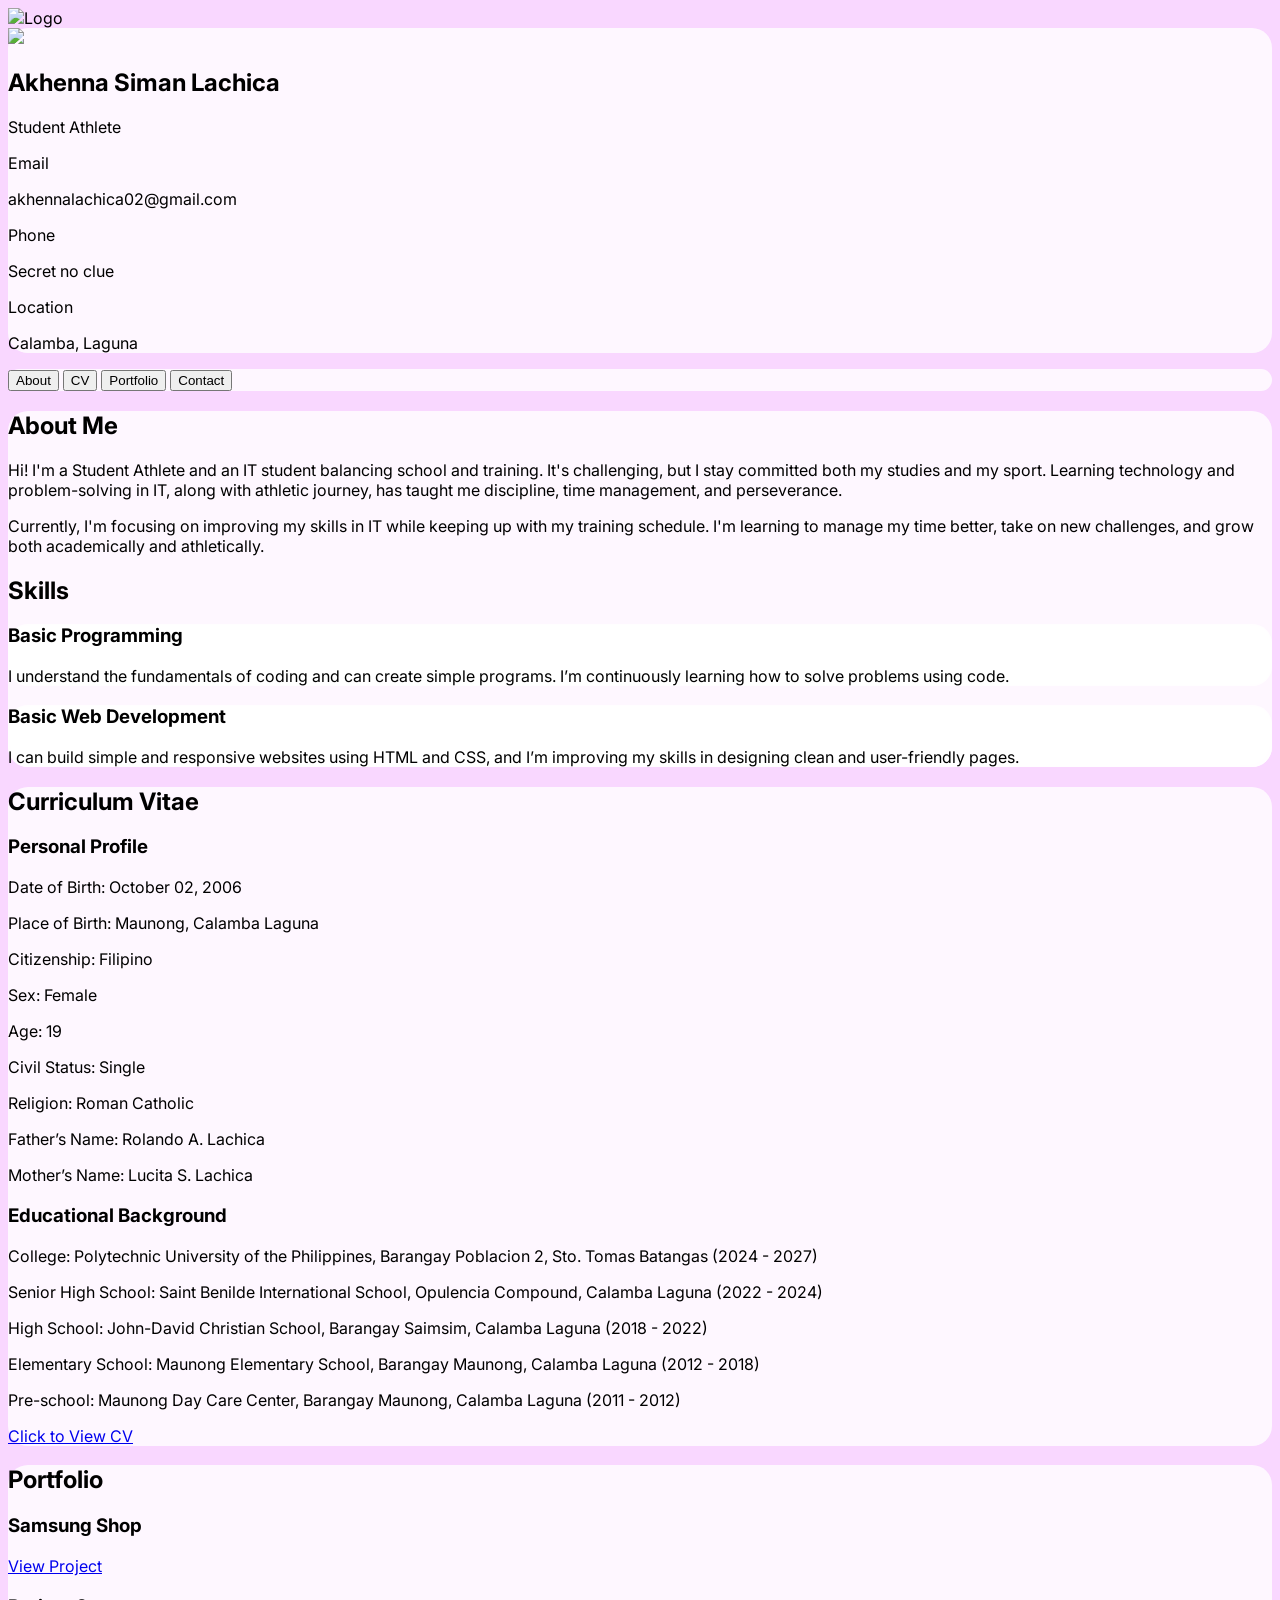
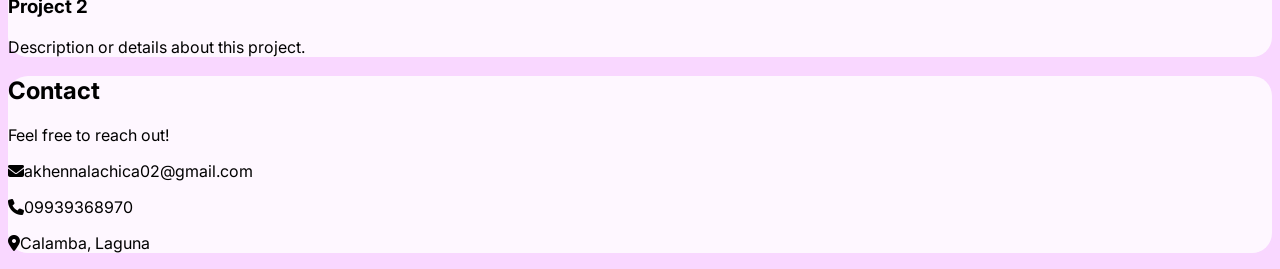
==== index.html @ a93c58b0 "logo" ====
<!DOCTYPE html>
<html lang="en">

<head>
    <meta charset="UTF-8" />
    <meta name="viewport" content="width=device-width, initial-scale=1.0" />
    <title>My Portfolio</title>
    <img src="https://i.pinimg.com/originals/93/6b/c3/936bc3582eff12370248ec3e56c3e5f2.png" class="logo" alt="Logo">

    <script src="https://cdn.tailwindcss.com"></script>
    <link rel="stylesheet" href="https://fonts.googleapis.com/css2?family=Inter:wght@400;600;700&display=swap">
    <link rel="stylesheet" href="https://cdnjs.cloudflare.com/ajax/libs/font-awesome/6.5.1/css/all.min.css" />

    <style>
        body {
            background-color: #f9d7ff;
            font-family: 'Inter', sans-serif;
        }

        .glass-card {
            background: rgba(255, 255, 255, 0.8);
            backdrop-filter: blur(10px);
            border-radius: 20px;
        }

        body,
        .glass-card,
        .section,
        p,
        h1,
        h2,
        h3 {
            word-break: break-word;
        }

        @media (max-width: 640px) {

            h1,
            h2,
            h3 {
                font-size: 1rem;
            }

            p {
                font-size: 0.875rem;
            }

            .glass-card {
                padding: 1rem;
            }

            .nav-btn {
                font-size: 0.875rem;
                margin-bottom: 0.25rem;
            }

            nav {
                flex-wrap: wrap;
            }
        }
    </style>
</head>

<body class="p-4 md:p-10">

    <div class="max-w-6xl mx-auto grid grid-cols-1 md:grid-cols-12 gap-6">

        <aside class="md:col-span-4 lg:col-span-3">
            <div class="glass-card p-8 text-center shadow-lg md:sticky md:top-10">
                <img src="https://i.pinimg.com/140x140_RS/37/31/ef/3731efbfe7637263c6f47a6a7c7d80ce.jpg"
                    class="w-32 h-32 rounded-3xl mx-auto mb-4 border-4 border-white shadow-sm">

                <h1 class="text-xl font-bold text-purple-800">Akhenna Siman Lachica</h1>

                <p
                    class="bg-gray-100 text-purple-600 text-xs py-1 px-3 rounded-full inline-block mt-2 uppercase tracking-widest font-semibold">
                    Student Athlete
                </p>

                <div class="mt-8 text-left space-y-8 text-sm">
                    <div>
                        <p class="text-gray-400 uppercase text-[10px] font-bold">Email</p>
                        <p class="text-gray-700">akhennalachica02@gmail.com</p>
                    </div>
                    <div>
                        <p class="text-gray-400 uppercase text-[10px] font-bold">Phone</p>
                        <p class="text-gray-700">Secret no clue</p>
                    </div>
                    <div>
                        <p class="text-gray-400 uppercase text-[10px] font-bold">Location</p>
                        <p class="text-gray-700">Calamba, Laguna</p>
                    </div>
                </div>
            </div>
        </aside>

        <main class="md:col-span-8 lg:col-span-9 space-y-6">

            <nav class="glass-card p-4 shadow-sm flex justify-end space-x-6 text-sm font-medium text-gray-600">
                <button onclick="showSection('about')" class="nav-btn text-purple-600">About</button>
                <button onclick="showSection('cv')" class="nav-btn hover:text-purple-500">CV</button>
                <button onclick="showSection('portfolio')" class="nav-btn hover:text-purple-500">Portfolio</button>
                <button onclick="showSection('contact')" class="nav-btn hover:text-purple-500">Contact</button>
            </nav>

            <section id="about" class="section">
                <div class="glass-card p-8 shadow-md space-y-6">
                    <h2 class="text-2xl font-bold text-purple-800 mb-4">About Me</h2>
                    <p class="text-gray-600 leading-relaxed mb-4">
                        Hi! I'm a Student Athlete and an IT student balancing school and training.
                        It's challenging, but I stay committed both my studies and my sport.
                        Learning technology and problem-solving in IT, along with athletic journey, has taught me
                        discipline, time management, and perseverance.
                    </p>
                    <p class="text-gray-600 leading-relaxed">
                        Currently, I'm focusing on improving my skills in IT while keeping up with my training schedule.
                        I'm learning to manage my time better, take on new challenges, and grow both academically and
                        athletically.
                    </p>

                    <h2 class="text-2xl font-bold text-purple-800 mb-4">Skills</h2>
                    <div class="grid grid-cols-1 md:grid-cols-2 gap-4 mt-4">
                        <div class="glass-card p-4 shadow-md break-words">
                            <h3 class="text-lg font-bold text-gray-800 mb-2">Basic Programming</h3>
                            <p class="text-sm text-gray-600">
                                I understand the fundamentals of coding and can create simple programs.
                                I’m continuously learning how to solve problems using code.
                            </p>
                        </div>

                        <div class="glass-card p-4 shadow-md break-words">
                            <h3 class="text-lg font-bold text-gray-800 mb-2">Basic Web Development</h3>
                            <p class="text-sm text-gray-600">
                                I can build simple and responsive websites using HTML and CSS,
                                and I’m improving my skills in designing clean and user-friendly pages.
                            </p>
                        </div>
                    </div>
                </div>
            </section>

            <section id="cv" class="section hidden">
                <div class="glass-card p-8 shadow-md space-y-6">
                    <h2 class="text-2xl font-bold text-purple-800 mb-4">Curriculum Vitae</h2>

                    <h3 class="text-xl font-semibold text-purple-800 mb-2">Personal Profile</h3>
                    <div class="text-sm text-gray-700 space-y-2">
                        <p><span class="font-bold">Date of Birth:</span> October 02, 2006</p>
                        <p><span class="font-bold">Place of Birth:</span> Maunong, Calamba Laguna</p>
                        <p><span class="font-bold">Citizenship:</span> Filipino</p>
                        <p><span class="font-bold">Sex:</span> Female</p>
                        <p><span class="font-bold">Age:</span> 19</p>
                        <p><span class="font-bold">Civil Status:</span> Single</p>
                        <p><span class="font-bold">Religion:</span> Roman Catholic</p>
                        <p><span class="font-bold">Father’s Name:</span> Rolando A. Lachica</p>
                        <p><span class="font-bold">Mother’s Name:</span> Lucita S. Lachica</p>
                    </div>

                    <h3 class="text-xl font-semibold text-purple-800 mt-4 mb-2">Educational Background</h3>
                    <div class="text-sm text-gray-700 space-y-2">
                        <p><span class="font-bold">College:</span> Polytechnic University of the Philippines, Barangay
                            Poblacion 2, Sto. Tomas Batangas (2024 - 2027)</p>
                        <p><span class="font-bold">Senior High School:</span> Saint Benilde International School,
                            Opulencia Compound, Calamba Laguna (2022 - 2024)</p>
                        <p><span class="font-bold">High School:</span> John-David Christian School, Barangay Saimsim,
                            Calamba Laguna (2018 - 2022)</p>
                        <p><span class="font-bold">Elementary School:</span> Maunong Elementary School, Barangay
                            Maunong, Calamba Laguna (2012 - 2018)</p>
                        <p><span class="font-bold">Pre-school:</span> Maunong Day Care Center, Barangay Maunong, Calamba
                            Laguna (2011 - 2012)</p>
                    </div>

                    <div class="mt-6">
                        <a href="https://i.pinimg.com/1200x/d5/de/e9/d5dee9c6eb655ec7509c56b89a5da5fc.jpg"
                            target="_blank"
                            class="inline-block bg-purple-600 text-white font-semibold px-6 py-2 rounded-lg shadow hover:bg-blue-500 transition">
                            Click to View CV
                        </a>
                    </div>
                </div>
            </section>

            <section id="portfolio" class="section hidden">
                <div class="glass-card p-8 shadow-md">
                    <h2 class="text-2xl font-bold text-purple-800 mb-6">Portfolio</h2>
                    <div class="grid grid-cols-1 md:grid-cols-2 gap-6">

                        <div class="border border-gray-200 rounded-xl p-6 bg-white flex flex-col justify-between">
                            <h3 class="font-semibold text-lg mb-3">Samsung Shop</h3>
                            <a href="A02/index.html"
                                class="self-start mt-auto px-4 py-2 bg-purple-600 hover:bg-purple-700 text-white rounded">View
                                Project</a>
                        </div>

                        <div class="border border-gray-200 rounded-xl p-6 bg-white flex flex-col justify-between">
                            <h3 class="font-semibold text-lg mb-3">Project 2</h3>
                            <p class="text-sm text-gray-600 mt-auto">Description or details about this project.</p>
                        </div>

                    </div>
                </div>
            </section>

            <section id="contact" class="section hidden">
                <div class="glass-card p-8 shadow-md">
                    <h2 class="text-2xl font-bold text-purple-800 mb-4">Contact</h2>
                    <p class="text-gray-600 mb-4">Feel free to reach out!</p>
                    <div class="space-y-2 text-gray-700 text-sm">
                        <p><i class="fa-solid fa-envelope mr-2"></i>akhennalachica02@gmail.com</p>
                        <p><i class="fa-solid fa-phone mr-2"></i>09939368970</p>
                        <p><i class="fa-solid fa-location-dot mr-2"></i>Calamba, Laguna</p>
                    </div>
                </div>
            </section>

        </main>
    </div>

    <script>
        function showSection(sectionId) {
            const sections = document.querySelectorAll('.section');
            sections.forEach(sec => sec.classList.add('hidden'));
            document.getElementById(sectionId).classList.remove('hidden');

            const buttons = document.querySelectorAll('.nav-btn');
            buttons.forEach(btn => btn.classList.remove('text-blue-600'));
            event.target.classList.add('text-blue-600');
        }
    </script>

</body>

</html>
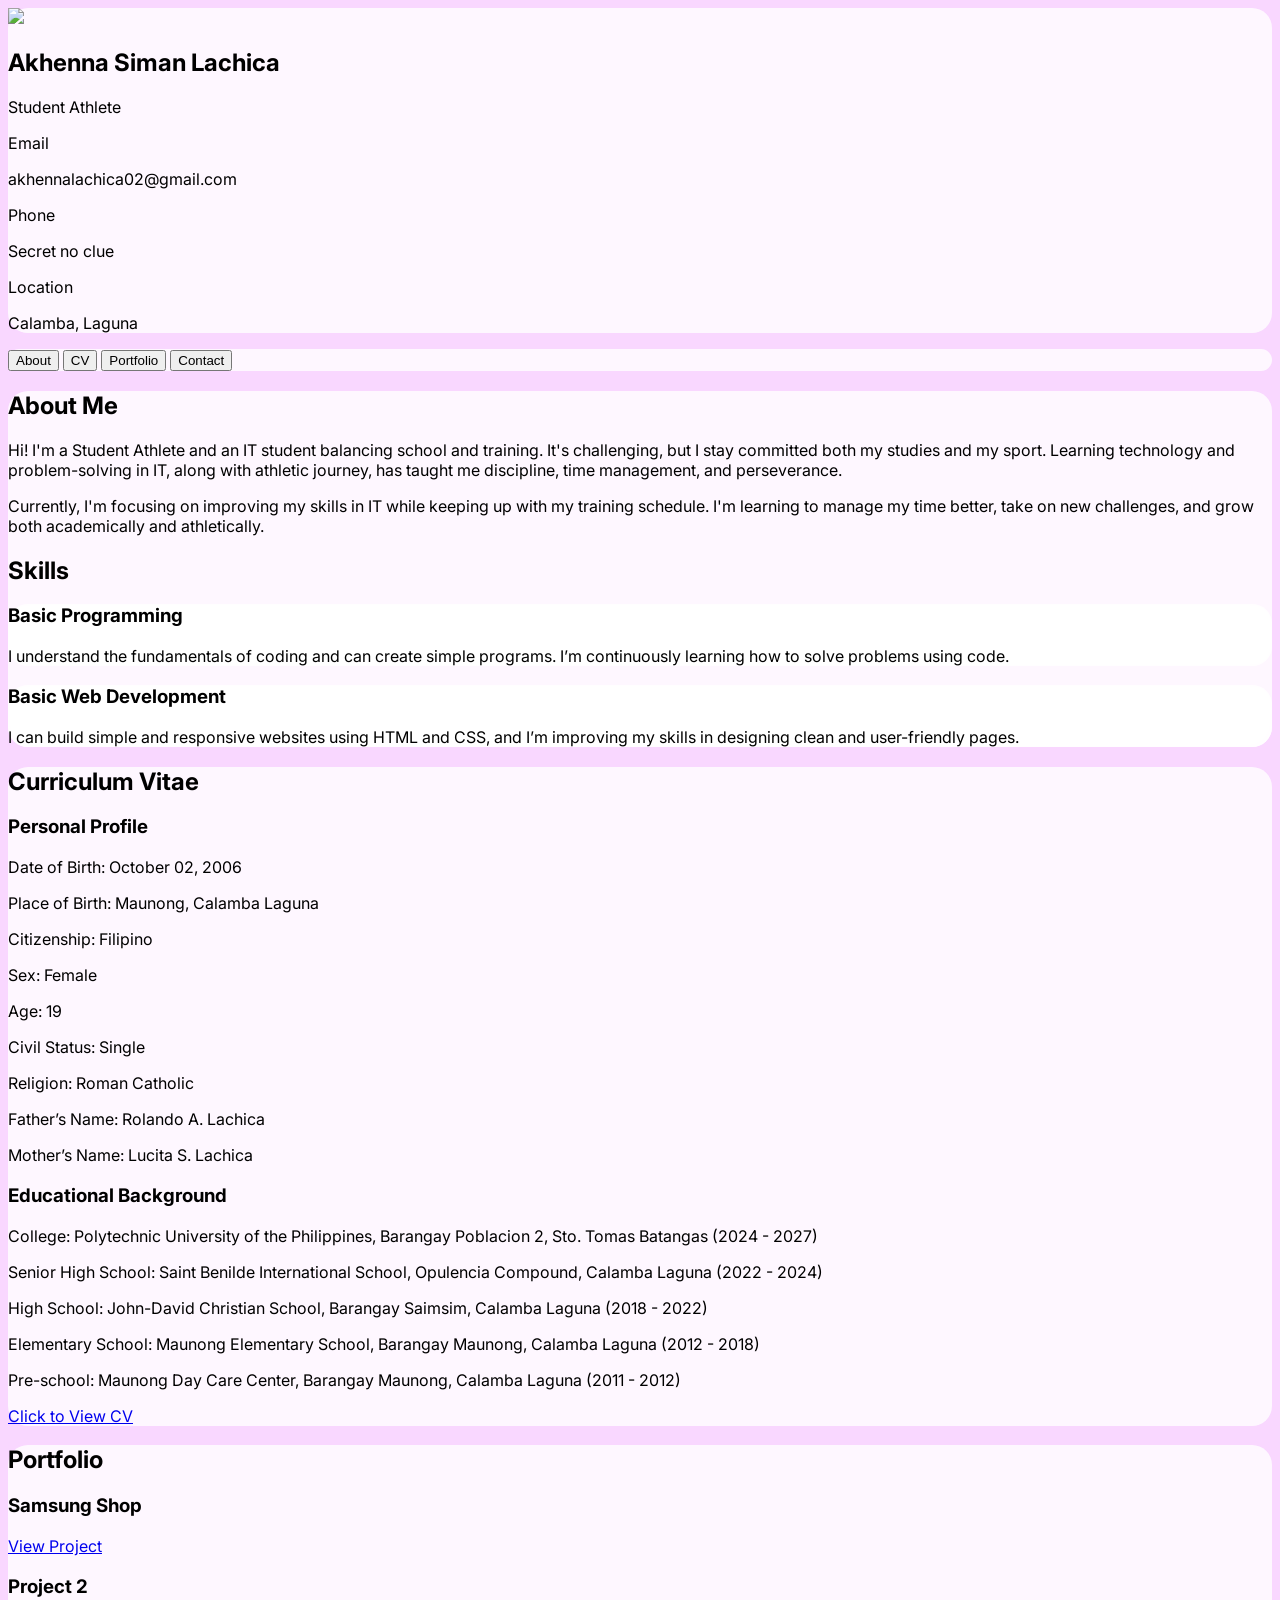
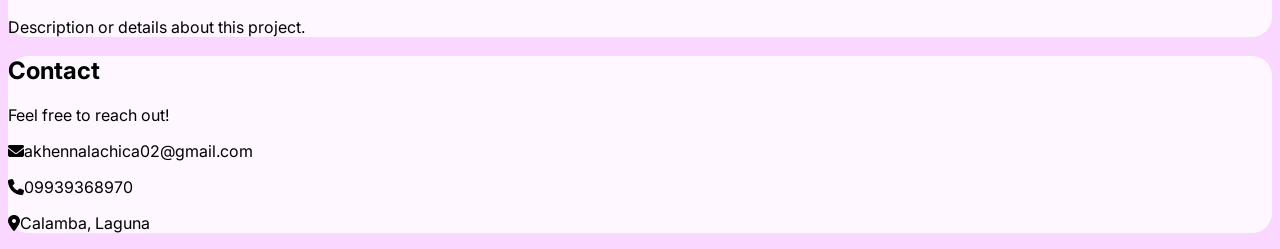
==== commit e43524eb: "change" ====
--- a/index.html
+++ b/index.html
@@ -5,7 +5,6 @@
     <meta charset="UTF-8" />
     <meta name="viewport" content="width=device-width, initial-scale=1.0" />
     <title>My Portfolio</title>
-    <img src="https://i.pinimg.com/originals/93/6b/c3/936bc3582eff12370248ec3e56c3e5f2.png" class="logo" alt="Logo">
 
     <script src="https://cdn.tailwindcss.com"></script>
     <link rel="stylesheet" href="https://fonts.googleapis.com/css2?family=Inter:wght@400;600;700&display=swap">
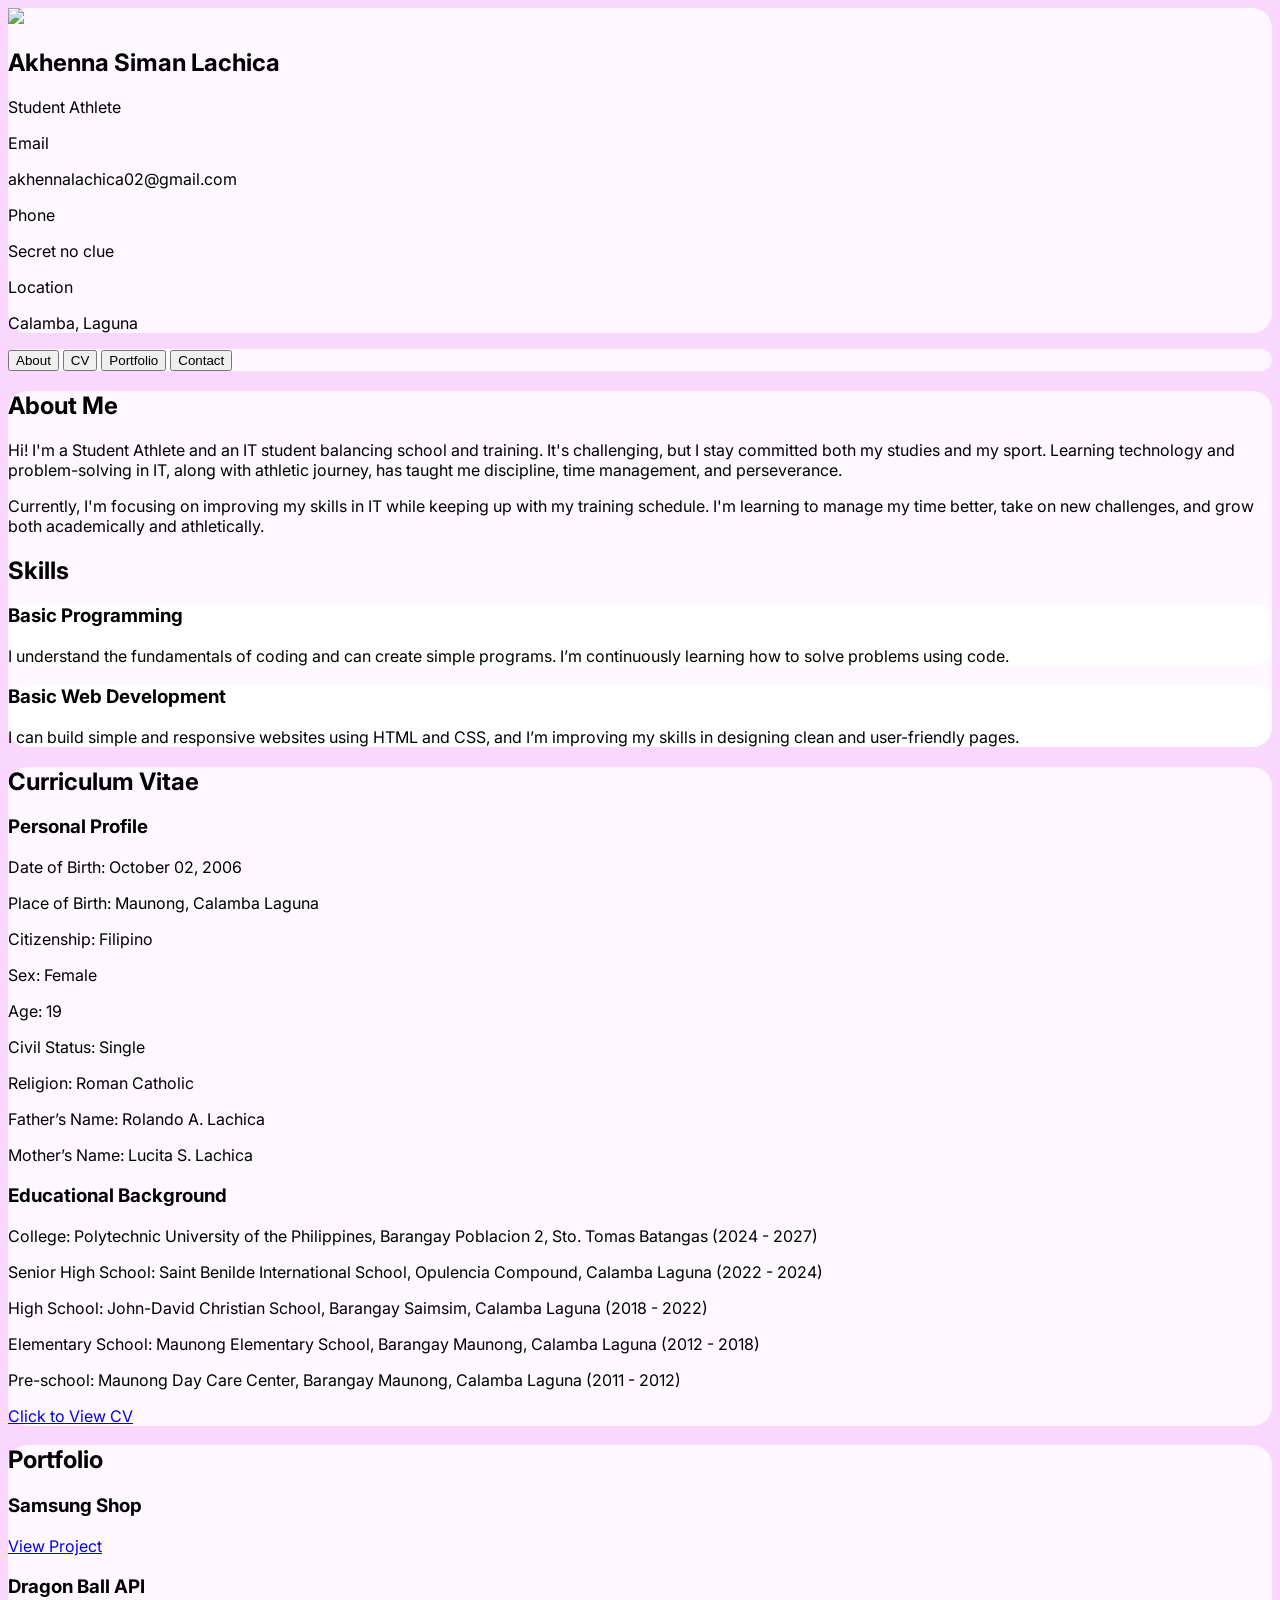
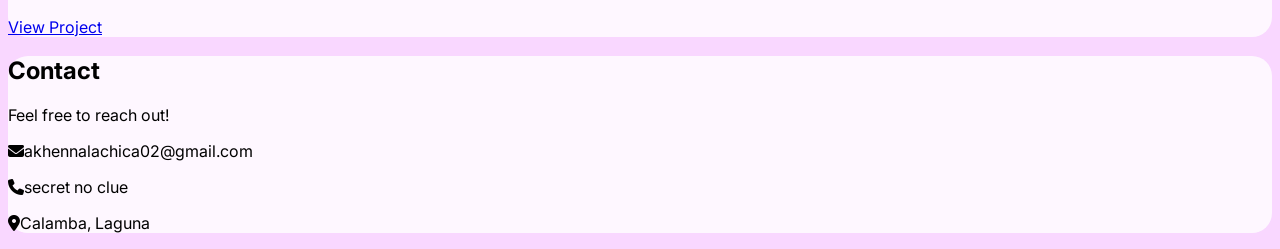
==== commit 272b82ef: "update web" ====
--- a/index.html
+++ b/index.html
@@ -5,6 +5,7 @@
     <meta charset="UTF-8" />
     <meta name="viewport" content="width=device-width, initial-scale=1.0" />
     <title>My Portfolio</title>
+    <link rel="icon" type="image/png" href="https://i.pinimg.com/originals/3b/f1/97/3bf197d2c0e59325aacf38d6d980df6f.png">
 
     <script src="https://cdn.tailwindcss.com"></script>
     <link rel="stylesheet" href="https://fonts.googleapis.com/css2?family=Inter:wght@400;600;700&display=swap">
@@ -192,8 +193,10 @@
                         </div>
 
                         <div class="border border-gray-200 rounded-xl p-6 bg-white flex flex-col justify-between">
-                            <h3 class="font-semibold text-lg mb-3">Project 2</h3>
-                            <p class="text-sm text-gray-600 mt-auto">Description or details about this project.</p>
+                            <h3 class="font-semibold text-lg mb-3">Dragon Ball API</h3>
+                           <a href="Midterms/index.html"
+                                class="self-start mt-auto px-4 py-2 bg-purple-600 hover:bg-purple-700 text-white rounded">View
+                                Project</a>
                         </div>
 
                     </div>
@@ -206,7 +209,7 @@
                     <p class="text-gray-600 mb-4">Feel free to reach out!</p>
                     <div class="space-y-2 text-gray-700 text-sm">
                         <p><i class="fa-solid fa-envelope mr-2"></i>akhennalachica02@gmail.com</p>
-                        <p><i class="fa-solid fa-phone mr-2"></i>09939368970</p>
+                        <p><i class="fa-solid fa-phone mr-2"></i>secret no clue</p>
                         <p><i class="fa-solid fa-location-dot mr-2"></i>Calamba, Laguna</p>
                     </div>
                 </div>
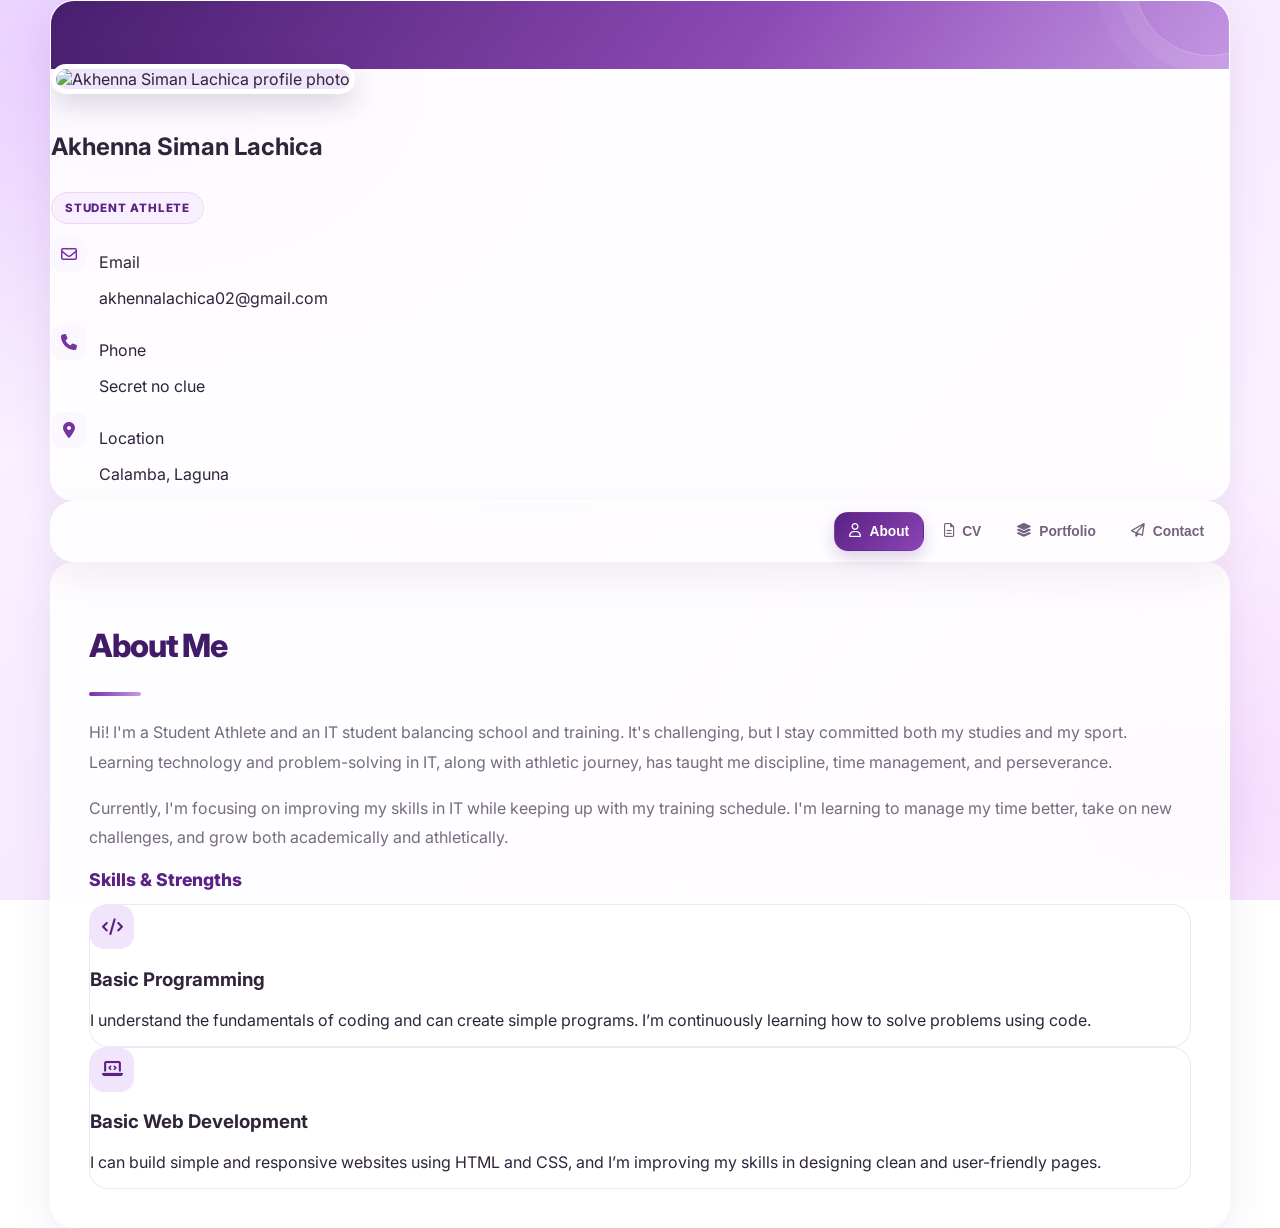
==== commit 81d05215: "update the portfolio" ====
--- a/index.html
+++ b/index.html
@@ -12,50 +12,356 @@
     <link rel="stylesheet" href="https://cdnjs.cloudflare.com/ajax/libs/font-awesome/6.5.1/css/all.min.css" />
 
     <style>
+        :root {
+            --purple-950: #2e124d;
+            --purple-900: #421b68;
+            --purple-800: #5b2184;
+            --purple-700: #7432a2;
+            --purple-600: #8b45b5;
+            --purple-500: #a56acb;
+            --purple-100: #f1e5fb;
+            --purple-50: #fbf7ff;
+            --ink: #30243b;
+            --muted: #766b80;
+            --surface: rgba(255, 255, 255, 0.88);
+            --border: rgba(118, 70, 153, 0.13);
+        }
+
+        * { box-sizing: border-box; }
+
+        html { scroll-behavior: smooth; }
+
         body {
-            background-color: #f9d7ff;
+            margin: 0;
+            min-height: 100vh;
+            color: var(--ink);
             font-family: 'Inter', sans-serif;
+            background:
+                radial-gradient(ellipse at 8% 5%, rgba(222, 181, 255, .65), transparent 34%),
+                radial-gradient(ellipse at 94% 90%, rgba(238, 197, 255, .55), transparent 32%),
+                linear-gradient(135deg, #fbf7ff 0%, #f5e8ff 48%, #fff8ff 100%);
+            background-attachment: fixed;
+        }
+
+        button, a { -webkit-tap-highlight-color: transparent; }
+
+        a { overflow-wrap: anywhere; }
+
+        .portfolio-layout {
+            width: min(1180px, 100%);
+            margin-inline: auto;
+            align-items: start;
         }
 
         .glass-card {
-            background: rgba(255, 255, 255, 0.8);
-            backdrop-filter: blur(10px);
-            border-radius: 20px;
-        }
-
-        body,
-        .glass-card,
-        .section,
-        p,
-        h1,
-        h2,
-        h3 {
-            word-break: break-word;
+            background: var(--surface);
+            border: 1px solid rgba(255, 255, 255, .85);
+            border-radius: 24px;
+            box-shadow: 0 14px 40px rgba(72, 29, 101, .08);
+            backdrop-filter: blur(16px);
+            -webkit-backdrop-filter: blur(16px);
+        }
+
+        .profile-card {
+            position: sticky;
+            top: 24px;
+            overflow: hidden;
+        }
+
+        .profile-banner {
+            height: 100px;
+            margin: -2rem -2rem 0;
+            background: linear-gradient(125deg, var(--purple-900), #8d4ab5 60%, #c69be5);
+            position: relative;
+        }
+
+        .profile-banner::after {
+            content: "";
+            position: absolute;
+            width: 150px;
+            height: 150px;
+            border: 1px solid rgba(255,255,255,.25);
+            border-radius: 50%;
+            right: -25px;
+            top: -65px;
+            box-shadow: 0 0 0 18px rgba(255,255,255,.06), 0 0 0 38px rgba(255,255,255,.04);
+        }
+
+        .profile-photo {
+            width: 124px;
+            height: 124px;
+            object-fit: cover;
+            border: 5px solid white;
+            border-radius: 28px;
+            box-shadow: 0 10px 28px rgba(54, 20, 78, .18);
+            margin: -62px auto 18px;
+            position: relative;
+            z-index: 1;
+            background: var(--purple-100);
+        }
+
+        .eyebrow {
+            color: var(--purple-700);
+            font-size: .72rem;
+            font-weight: 800;
+            letter-spacing: .13em;
+            text-transform: uppercase;
+        }
+
+        .role-pill {
+            display: inline-flex;
+            align-items: center;
+            gap: 8px;
+            padding: 8px 13px;
+            border: 1px solid #ead8f7;
+            border-radius: 999px;
+            background: #f8efff;
+            color: var(--purple-800);
+            font-size: .72rem;
+            font-weight: 800;
+            letter-spacing: .07em;
+            text-transform: uppercase;
+        }
+
+        .contact-detail {
+            display: flex;
+            gap: 12px;
+            align-items: flex-start;
+            min-width: 0;
+        }
+
+        .contact-icon {
+            display: grid;
+            place-items: center;
+            flex: 0 0 36px;
+            width: 36px;
+            height: 36px;
+            border-radius: 12px;
+            background: var(--purple-50);
+            color: var(--purple-700);
+        }
+
+        .contact-detail p { overflow-wrap: anywhere; }
+
+        .main-column { min-width: 0; }
+
+        .site-nav {
+            display: flex;
+            align-items: center;
+            justify-content: space-between;
+            gap: 8px;
+            padding: 10px;
+            position: sticky;
+            top: 16px;
+            z-index: 20;
+        }
+
+        .nav-brand {
+            display: flex;
+            align-items: center;
+            gap: 10px;
+            padding: 8px 12px;
+            color: var(--purple-900);
+            font-weight: 800;
+            white-space: nowrap;
+        }
+
+        .nav-brand-mark {
+            display: grid;
+            place-items: center;
+            width: 34px;
+            height: 34px;
+            border-radius: 11px;
+            color: white;
+            background: linear-gradient(135deg, var(--purple-800), var(--purple-500));
+            box-shadow: 0 5px 12px rgba(91, 33, 132, .2);
+        }
+
+        .nav-links {
+            display: flex;
+            align-items: center;
+            gap: 5px;
+            min-width: 0;
+        }
+
+        .nav-btn {
+            display: inline-flex;
+            justify-content: center;
+            align-items: center;
+            gap: 8px;
+            border: 1px solid transparent;
+            border-radius: 14px;
+            padding: 11px 14px;
+            background: transparent;
+            color: #71637c;
+            font-size: .86rem;
+            font-weight: 700;
+            cursor: pointer;
+            transition: color .2s ease, background .2s ease, transform .2s ease, box-shadow .2s ease;
+            white-space: nowrap;
+        }
+
+        .nav-btn:hover {
+            color: var(--purple-800);
+            background: #f7efff;
+            transform: translateY(-1px);
+        }
+
+        .nav-btn.active {
+            color: white;
+            background: linear-gradient(135deg, var(--purple-800), var(--purple-600));
+            box-shadow: 0 7px 16px rgba(91, 33, 132, .2);
+        }
+
+        .section { animation: sectionIn .32s ease both; }
+        .section[hidden] { display: none !important; }
+
+        @keyframes sectionIn {
+            from { opacity: 0; transform: translateY(7px); }
+            to { opacity: 1; transform: translateY(0); }
+        }
+
+        .section-panel { padding: clamp(20px, 4vw, 38px); }
+
+        .section-heading {
+            color: var(--purple-900);
+            font-size: clamp(1.55rem, 2.8vw, 2rem);
+            font-weight: 800;
+            letter-spacing: -.04em;
+            line-height: 1.2;
+        }
+
+        .heading-line {
+            width: 52px;
+            height: 4px;
+            border-radius: 999px;
+            background: linear-gradient(90deg, var(--purple-700), #c49ae6);
+            margin-top: 13px;
+            margin-bottom: 22px;
+        }
+
+        .skill-card, .project-card {
+            border: 1px solid var(--border);
+            border-radius: 19px;
+            background: rgba(255,255,255,.82);
+            transition: transform .22s ease, box-shadow .22s ease, border-color .22s ease;
+        }
+
+        .skill-card:hover, .project-card:hover {
+            transform: translateY(-4px);
+            border-color: rgba(139, 69, 181, .3);
+            box-shadow: 0 13px 28px rgba(72, 29, 101, .09);
+        }
+
+        .skill-icon, .project-icon {
+            display: grid;
+            place-items: center;
+            width: 44px;
+            height: 44px;
+            border-radius: 14px;
+            color: var(--purple-800);
+            background: var(--purple-100);
+            font-size: 1.05rem;
+        }
+
+        .subheading {
+            color: var(--purple-800);
+            font-weight: 800;
+            font-size: 1.1rem;
+        }
+
+        .profile-row {
+            display: grid;
+            grid-template-columns: minmax(130px, .7fr) minmax(0, 1.3fr);
+            gap: 12px;
+            padding: 11px 0;
+            border-bottom: 1px solid #f0e8f6;
+            font-size: .9rem;
+        }
+
+        .profile-row:last-child { border-bottom: 0; }
+        .profile-row strong { color: #5c4d68; }
+        .profile-row span { color: #776b81; overflow-wrap: anywhere; }
+
+        .primary-link {
+            display: inline-flex;
+            justify-content: center;
+            align-items: center;
+            gap: 9px;
+            padding: 12px 17px;
+            border-radius: 13px;
+            color: white;
+            font-weight: 700;
+            font-size: .88rem;
+            background: linear-gradient(135deg, var(--purple-800), var(--purple-600));
+            box-shadow: 0 7px 16px rgba(91, 33, 132, .18);
+            transition: transform .2s ease, box-shadow .2s ease;
+        }
+
+        .primary-link:hover {
+            color: white;
+            transform: translateY(-2px);
+            box-shadow: 0 10px 22px rgba(91, 33, 132, .25);
+        }
+
+        .muted-copy { color: var(--muted); line-height: 1.85; }
+        .footer-note { color: #9586a1; font-size: .75rem; text-align: center; padding: 8px 0 2px; }
+
+        @media (max-width: 900px) {
+            .portfolio-layout { gap: 20px; }
+            .profile-card { position: static; }
+            .site-nav { position: static; }
+            .nav-brand { padding-inline: 8px; }
+            .nav-btn { padding: 10px 11px; }
         }
 
         @media (max-width: 640px) {
-
-            h1,
-            h2,
-            h3 {
-                font-size: 1rem;
+            body { background-attachment: scroll; }
+            .portfolio-layout { gap: 16px; }
+            .profile-card { padding: 24px !important; }
+            .profile-banner { margin: -24px -24px 0; height: 86px; }
+            .profile-photo { width: 108px; height: 108px; margin-top: -54px; border-radius: 25px; }
+            .site-nav {
+                display: block;
+                padding: 12px;
+                border-radius: 20px;
             }
-
-            p {
-                font-size: 0.875rem;
+            .nav-brand { justify-content: center; padding: 4px 4px 12px; }
+            .nav-links {
+                display: grid;
+                grid-template-columns: repeat(4, minmax(0, 1fr));
+                gap: 6px;
+                width: 100%;
             }
-
-            .glass-card {
-                padding: 1rem;
+            .nav-btn {
+                flex-direction: column;
+                gap: 5px;
+                padding: 10px 3px;
+                border-radius: 13px;
+                font-size: .69rem;
+                white-space: normal;
             }
-
-            .nav-btn {
-                font-size: 0.875rem;
-                margin-bottom: 0.25rem;
-            }
-
-            nav {
-                flex-wrap: wrap;
+            .nav-btn i { font-size: 1rem; }
+            .section-panel { padding: 22px !important; }
+            .section-heading { font-size: 1.55rem; }
+            .profile-row { grid-template-columns: 1fr; gap: 4px; }
+            .contact-detail { gap: 10px; }
+            .contact-icon { flex-basis: 32px; width: 32px; height: 32px; }
+            .primary-link { width: 100%; }
+        }
+
+        @media (max-width: 360px) {
+            body { padding: 12px !important; }
+            .nav-btn { font-size: .62rem; }
+            .nav-btn i { font-size: .9rem; }
+            .section-panel { padding: 17px !important; }
+        }
+
+        @media (prefers-reduced-motion: reduce) {
+            *, *::before, *::after {
+                scroll-behavior: auto !important;
+                animation-duration: .01ms !important;
+                transition-duration: .01ms !important;
             }
         }
     </style>
@@ -63,64 +369,89 @@
 
 <body class="p-4 md:p-10">
 
-    <div class="max-w-6xl mx-auto grid grid-cols-1 md:grid-cols-12 gap-6">
+    <div class="portfolio-layout max-w-6xl mx-auto grid grid-cols-1 md:grid-cols-12 gap-6">
 
         <aside class="md:col-span-4 lg:col-span-3">
-            <div class="glass-card p-8 text-center shadow-lg md:sticky md:top-10">
+            <div class="glass-card profile-card p-8 text-center">
+                <div class="profile-banner" aria-hidden="true"></div>
                 <img src="https://i.pinimg.com/140x140_RS/37/31/ef/3731efbfe7637263c6f47a6a7c7d80ce.jpg"
-                    class="w-32 h-32 rounded-3xl mx-auto mb-4 border-4 border-white shadow-sm">
-
-                <h1 class="text-xl font-bold text-purple-800">Akhenna Siman Lachica</h1>
+                    alt="Akhenna Siman Lachica profile photo" class="profile-photo">
+
+                <h1 class="text-xl md:text-2xl font-bold text-purple-900 leading-tight">Akhenna Siman Lachica</h1>
 
                 <p
-                    class="bg-gray-100 text-purple-600 text-xs py-1 px-3 rounded-full inline-block mt-2 uppercase tracking-widest font-semibold">
+                    class="role-pill mt-3">
                     Student Athlete
                 </p>
 
-                <div class="mt-8 text-left space-y-8 text-sm">
-                    <div>
-                        <p class="text-gray-400 uppercase text-[10px] font-bold">Email</p>
-                        <p class="text-gray-700">akhennalachica02@gmail.com</p>
-                    </div>
-                    <div>
-                        <p class="text-gray-400 uppercase text-[10px] font-bold">Phone</p>
-                        <p class="text-gray-700">Secret no clue</p>
-                    </div>
-                    <div>
-                        <p class="text-gray-400 uppercase text-[10px] font-bold">Location</p>
-                        <p class="text-gray-700">Calamba, Laguna</p>
+                <div class="mt-8 text-left space-y-5 text-sm">
+                    <div class="contact-detail">
+                        <span class="contact-icon"><i class="fa-regular fa-envelope"></i></span>
+                        <div class="min-w-0">
+                            <p class="text-gray-400 uppercase text-[10px] font-bold mb-1">Email</p>
+                            <p class="text-gray-700">akhennalachica02@gmail.com</p>
+                        </div>
+                    </div>
+                    <div class="contact-detail">
+                        <span class="contact-icon"><i class="fa-solid fa-phone"></i></span>
+                        <div class="min-w-0">
+                            <p class="text-gray-400 uppercase text-[10px] font-bold mb-1">Phone</p>
+                            <p class="text-gray-700">Secret no clue</p>
+                        </div>
+                    </div>
+                    <div class="contact-detail">
+                        <span class="contact-icon"><i class="fa-solid fa-location-dot"></i></span>
+                        <div class="min-w-0">
+                            <p class="text-gray-400 uppercase text-[10px] font-bold mb-1">Location</p>
+                            <p class="text-gray-700">Calamba, Laguna</p>
+                        </div>
                     </div>
                 </div>
             </div>
         </aside>
 
-        <main class="md:col-span-8 lg:col-span-9 space-y-6">
-
-            <nav class="glass-card p-4 shadow-sm flex justify-end space-x-6 text-sm font-medium text-gray-600">
-                <button onclick="showSection('about')" class="nav-btn text-purple-600">About</button>
-                <button onclick="showSection('cv')" class="nav-btn hover:text-purple-500">CV</button>
-                <button onclick="showSection('portfolio')" class="nav-btn hover:text-purple-500">Portfolio</button>
-                <button onclick="showSection('contact')" class="nav-btn hover:text-purple-500">Contact</button>
+        <main class="main-column md:col-span-8 lg:col-span-9 space-y-6">
+
+            <nav class="glass-card site-nav" aria-label="Main navigation">
+                <div class="nav-brand">
+            
+                </div>
+                <div class="nav-links">
+                    <button type="button" onclick="showSection('about', this)" class="nav-btn active" aria-current="page">
+                        <i class="fa-regular fa-user"></i><span>About</span>
+                    </button>
+                    <button type="button" onclick="showSection('cv', this)" class="nav-btn">
+                        <i class="fa-regular fa-file-lines"></i><span>CV</span>
+                    </button>
+                    <button type="button" onclick="showSection('portfolio', this)" class="nav-btn">
+                        <i class="fa-solid fa-layer-group"></i><span>Portfolio</span>
+                    </button>
+                    <button type="button" onclick="showSection('contact', this)" class="nav-btn">
+                        <i class="fa-regular fa-paper-plane"></i><span>Contact</span>
+                    </button>
+                </div>
             </nav>
 
-            <section id="about" class="section">
-                <div class="glass-card p-8 shadow-md space-y-6">
-                    <h2 class="text-2xl font-bold text-purple-800 mb-4">About Me</h2>
-                    <p class="text-gray-600 leading-relaxed mb-4">
+            <section id="about" class="section" aria-labelledby="about-heading">
+                <div class="glass-card section-panel space-y-6">
+                    <h2 class="section-heading" id="about-heading">About Me</h2>
+                    <div class="heading-line"></div>
+                    <p class="muted-copy mb-4">
                         Hi! I'm a Student Athlete and an IT student balancing school and training.
                         It's challenging, but I stay committed both my studies and my sport.
                         Learning technology and problem-solving in IT, along with athletic journey, has taught me
                         discipline, time management, and perseverance.
                     </p>
-                    <p class="text-gray-600 leading-relaxed">
+                    <p class="muted-copy">
                         Currently, I'm focusing on improving my skills in IT while keeping up with my training schedule.
                         I'm learning to manage my time better, take on new challenges, and grow both academically and
                         athletically.
                     </p>
 
-                    <h2 class="text-2xl font-bold text-purple-800 mb-4">Skills</h2>
+                    <h2 class="subheading mt-8">Skills & Strengths</h2>
                     <div class="grid grid-cols-1 md:grid-cols-2 gap-4 mt-4">
-                        <div class="glass-card p-4 shadow-md break-words">
+                        <div class="skill-card p-5 break-words">
+                            <div class="skill-icon mb-4"><i class="fa-solid fa-code"></i></div>
                             <h3 class="text-lg font-bold text-gray-800 mb-2">Basic Programming</h3>
                             <p class="text-sm text-gray-600">
                                 I understand the fundamentals of coding and can create simple programs.
@@ -128,7 +459,8 @@
                             </p>
                         </div>
 
-                        <div class="glass-card p-4 shadow-md break-words">
+                        <div class="skill-card p-5 break-words">
+                            <div class="skill-icon mb-4"><i class="fa-solid fa-laptop-code"></i></div>
                             <h3 class="text-lg font-bold text-gray-800 mb-2">Basic Web Development</h3>
                             <p class="text-sm text-gray-600">
                                 I can build simple and responsive websites using HTML and CSS,
@@ -139,78 +471,76 @@
                 </div>
             </section>
 
-            <section id="cv" class="section hidden">
-                <div class="glass-card p-8 shadow-md space-y-6">
-                    <h2 class="text-2xl font-bold text-purple-800 mb-4">Curriculum Vitae</h2>
-
-                    <h3 class="text-xl font-semibold text-purple-800 mb-2">Personal Profile</h3>
-                    <div class="text-sm text-gray-700 space-y-2">
-                        <p><span class="font-bold">Date of Birth:</span> October 02, 2006</p>
-                        <p><span class="font-bold">Place of Birth:</span> Maunong, Calamba Laguna</p>
-                        <p><span class="font-bold">Citizenship:</span> Filipino</p>
-                        <p><span class="font-bold">Sex:</span> Female</p>
-                        <p><span class="font-bold">Age:</span> 19</p>
-                        <p><span class="font-bold">Civil Status:</span> Single</p>
-                        <p><span class="font-bold">Religion:</span> Roman Catholic</p>
-                        <p><span class="font-bold">Father’s Name:</span> Rolando A. Lachica</p>
-                        <p><span class="font-bold">Mother’s Name:</span> Lucita S. Lachica</p>
-                    </div>
-
-                    <h3 class="text-xl font-semibold text-purple-800 mt-4 mb-2">Educational Background</h3>
-                    <div class="text-sm text-gray-700 space-y-2">
-                        <p><span class="font-bold">College:</span> Polytechnic University of the Philippines, Barangay
-                            Poblacion 2, Sto. Tomas Batangas (2024 - 2027)</p>
-                        <p><span class="font-bold">Senior High School:</span> Saint Benilde International School,
-                            Opulencia Compound, Calamba Laguna (2022 - 2024)</p>
-                        <p><span class="font-bold">High School:</span> John-David Christian School, Barangay Saimsim,
-                            Calamba Laguna (2018 - 2022)</p>
-                        <p><span class="font-bold">Elementary School:</span> Maunong Elementary School, Barangay
-                            Maunong, Calamba Laguna (2012 - 2018)</p>
-                        <p><span class="font-bold">Pre-school:</span> Maunong Day Care Center, Barangay Maunong, Calamba
-                            Laguna (2011 - 2012)</p>
+            <section id="cv" class="section" hidden>
+                <div class="glass-card section-panel space-y-6">
+                    <h2 class="section-heading">Curriculum Vitae</h2>
+                    <div class="heading-line"></div>
+
+                    <h3 class="subheading mb-3">Personal Profile</h3>
+                    <div class="text-sm text-gray-700">
+                        <p class="profile-row"><strong>Date of Birth</strong><span>October 02, 2006</span></p>
+                        <p class="profile-row"><strong>Place of Birth</strong><span>Maunong, Calamba Laguna</span></p>
+                        <p class="profile-row"><strong>Citizenship</strong><span>Filipino</span></p>
+                        <p class="profile-row"><strong>Sex</strong><span>Female</span></p>
+                        <p class="profile-row"><strong>Age</strong><span>19</span></p>
+                        <p class="profile-row"><strong>Civil Status</strong><span>Single</span></p>
+                        <p class="profile-row"><strong>Religion</strong><span>Roman Catholic</span></p>
+                        <p class="profile-row"><strong>Father’s Name</strong><span>Rolando A. Lachica</span></p>
+                        <p class="profile-row"><strong>Mother’s Name</strong><span>Lucita S. Lachica</span></p>
+                    </div>
+
+                    <h3 class="subheading mt-7 mb-3">Educational Background</h3>
+                    <div class="text-sm text-gray-700">
+                        <p class="profile-row"><strong>College</strong><span>Polytechnic University of the Philippines, Barangay Poblacion 2, Sto. Tomas Batangas (2024 - 2027)</span></p>
+                        <p class="profile-row"><strong>Senior High School</strong><span>Saint Benilde International School, Opulencia Compound, Calamba Laguna (2022 - 2024)</span></p>
+                        <p class="profile-row"><strong>High School</strong><span>John-David Christian School, Barangay Saimsim, Calamba Laguna (2018 - 2022)</span></p>
+                        <p class="profile-row"><strong>Elementary School</strong><span>Maunong Elementary School, Barangay Maunong, Calamba Laguna (2012 - 2018)</span></p>
+                        <p class="profile-row"><strong>Pre-school</strong><span>Maunong Day Care Center, Barangay Maunong, Calamba Laguna (2011 - 2012)</span></p>
                     </div>
 
                     <div class="mt-6">
                         <a href="https://i.pinimg.com/1200x/d5/de/e9/d5dee9c6eb655ec7509c56b89a5da5fc.jpg"
                             target="_blank"
-                            class="inline-block bg-purple-600 text-white font-semibold px-6 py-2 rounded-lg shadow hover:bg-blue-500 transition">
-                            Click to View CV
+                            class="primary-link">
+                            <i class="fa-regular fa-eye"></i> Click to View CV
                         </a>
                     </div>
                 </div>
             </section>
 
-            <section id="portfolio" class="section hidden">
-                <div class="glass-card p-8 shadow-md">
-                    <h2 class="text-2xl font-bold text-purple-800 mb-6">Portfolio</h2>
+            <section id="portfolio" class="section" hidden>
+                <div class="glass-card section-panel">
+                    <h2 class="section-heading">My Portfolio</h2>
+                    <div class="heading-line"></div>
                     <div class="grid grid-cols-1 md:grid-cols-2 gap-6">
 
-                        <div class="border border-gray-200 rounded-xl p-6 bg-white flex flex-col justify-between">
+                        <div class="project-card p-6 flex flex-col justify-between gap-4">
+                            <div class="project-icon"><i class="fa-solid fa-bag-shopping"></i></div>
                             <h3 class="font-semibold text-lg mb-3">Samsung Shop</h3>
                             <a href="A02/index.html"
-                                class="self-start mt-auto px-4 py-2 bg-purple-600 hover:bg-purple-700 text-white rounded">View
-                                Project</a>
-                        </div>
-
-                        <div class="border border-gray-200 rounded-xl p-6 bg-white flex flex-col justify-between">
+                                class="primary-link self-start mt-auto"><i class="fa-solid fa-arrow-up-right-from-square"></i> View Project</a>
+                        </div>
+
+                        <div class="project-card p-6 flex flex-col justify-between gap-4">
+                            <div class="project-icon"><i class="fa-solid fa-dragon"></i></div>
                             <h3 class="font-semibold text-lg mb-3">Dragon Ball API</h3>
                            <a href="Midterms/index.html"
-                                class="self-start mt-auto px-4 py-2 bg-purple-600 hover:bg-purple-700 text-white rounded">View
-                                Project</a>
+                                class="primary-link self-start mt-auto"><i class="fa-solid fa-arrow-up-right-from-square"></i> View Project</a>
                         </div>
 
                     </div>
                 </div>
             </section>
 
-            <section id="contact" class="section hidden">
-                <div class="glass-card p-8 shadow-md">
-                    <h2 class="text-2xl font-bold text-purple-800 mb-4">Contact</h2>
+            <section id="contact" class="section" hidden>
+                <div class="glass-card section-panel">
+                    <h2 class="section-heading">Get in Touch</h2>
+                    <div class="heading-line"></div>
                     <p class="text-gray-600 mb-4">Feel free to reach out!</p>
-                    <div class="space-y-2 text-gray-700 text-sm">
-                        <p><i class="fa-solid fa-envelope mr-2"></i>akhennalachica02@gmail.com</p>
-                        <p><i class="fa-solid fa-phone mr-2"></i>secret no clue</p>
-                        <p><i class="fa-solid fa-location-dot mr-2"></i>Calamba, Laguna</p>
+                    <div class="space-y-4 text-gray-700 text-sm">
+                        <p class="contact-detail"><span class="contact-icon"><i class="fa-solid fa-envelope"></i></span><a href="mailto:akhennalachica02@gmail.com">akhennalachica02@gmail.com</a></p>
+                        <p class="contact-detail"><span class="contact-icon"><i class="fa-solid fa-phone"></i></span><span>secret no clue</span></p>
+                        <p class="contact-detail"><span class="contact-icon"><i class="fa-solid fa-location-dot"></i></span><span>Calamba, Laguna</span></p>
                     </div>
                 </div>
             </section>
@@ -219,15 +549,44 @@
     </div>
 
     <script>
-        function showSection(sectionId) {
+        function showSection(sectionId, clickedButton, updateHash = true) {
             const sections = document.querySelectorAll('.section');
-            sections.forEach(sec => sec.classList.add('hidden'));
-            document.getElementById(sectionId).classList.remove('hidden');
-
             const buttons = document.querySelectorAll('.nav-btn');
-            buttons.forEach(btn => btn.classList.remove('text-blue-600'));
-            event.target.classList.add('text-blue-600');
-        }
+            const targetSection = document.getElementById(sectionId);
+
+            if (!targetSection || !targetSection.classList.contains('section')) return;
+
+            sections.forEach(section => {
+                section.hidden = section.id !== sectionId;
+            });
+
+            buttons.forEach(button => {
+                button.classList.remove('active');
+                button.removeAttribute('aria-current');
+            });
+
+            const activeButton = clickedButton || Array.from(buttons).find(button =>
+                button.getAttribute('onclick')?.includes("showSection('" + sectionId + "'")
+            );
+
+            if (activeButton) {
+                activeButton.classList.add('active');
+                activeButton.setAttribute('aria-current', 'page');
+            }
+
+            if (updateHash && window.location.hash !== '#' + sectionId) {
+                history.replaceState(null, '', '#' + sectionId);
+            }
+        }
+
+        function loadSectionFromHash() {
+            const requestedSection = window.location.hash.replace('#', '');
+            const validSection = document.getElementById(requestedSection);
+            showSection(validSection && validSection.classList.contains('section') ? requestedSection : 'about', null, false);
+        }
+
+        window.addEventListener('DOMContentLoaded', loadSectionFromHash);
+        window.addEventListener('hashchange', loadSectionFromHash);
     </script>
 
 </body>
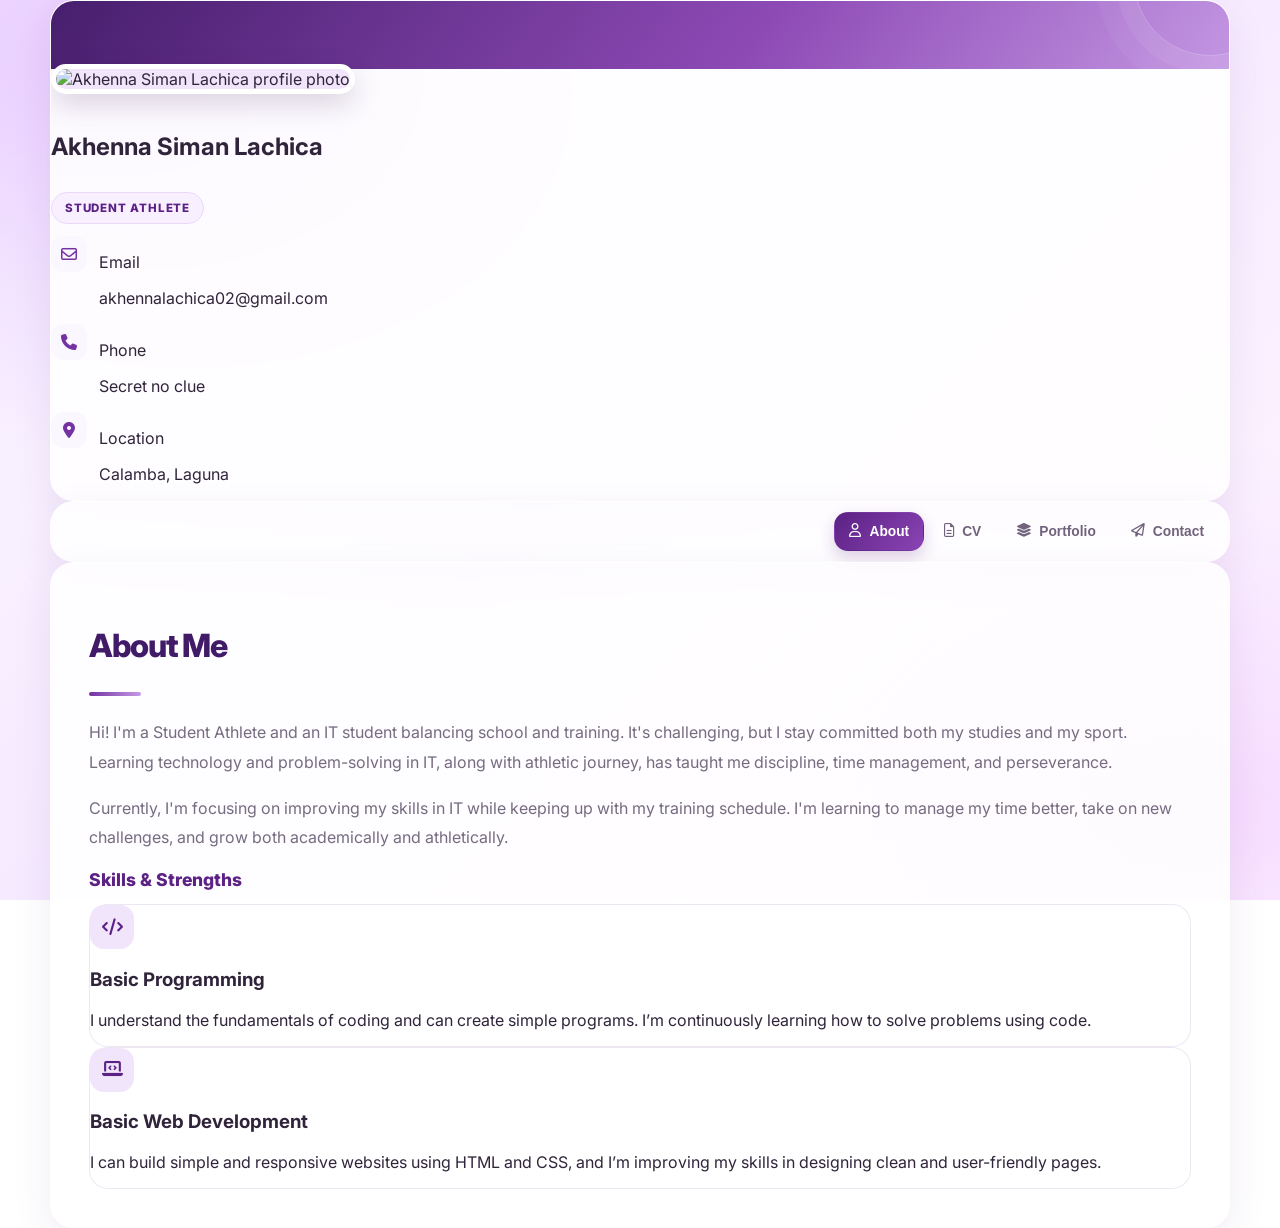
==== commit fcfdda37: "update portfolio" ====
--- a/index.html
+++ b/index.html
@@ -5,7 +5,9 @@
     <meta charset="UTF-8" />
     <meta name="viewport" content="width=device-width, initial-scale=1.0" />
     <title>My Portfolio</title>
-    <link rel="icon" type="image/png" href="https://i.pinimg.com/originals/3b/f1/97/3bf197d2c0e59325aacf38d6d980df6f.png">
+
+    <link rel="icon" type="image/png"
+        href="https://i.pinimg.com/originals/3b/f1/97/3bf197d2c0e59325aacf38d6d980df6f.png">
 
     <script src="https://cdn.tailwindcss.com"></script>
     <link rel="stylesheet" href="https://fonts.googleapis.com/css2?family=Inter:wght@400;600;700&display=swap">
@@ -27,9 +29,13 @@
             --border: rgba(118, 70, 153, 0.13);
         }
 
-        * { box-sizing: border-box; }
-
-        html { scroll-behavior: smooth; }
+        * {
+            box-sizing: border-box;
+        }
+
+        html {
+            scroll-behavior: smooth;
+        }
 
         body {
             margin: 0;
@@ -43,9 +49,14 @@
             background-attachment: fixed;
         }
 
-        button, a { -webkit-tap-highlight-color: transparent; }
-
-        a { overflow-wrap: anywhere; }
+        button,
+        a {
+            -webkit-tap-highlight-color: transparent;
+        }
+
+        a {
+            overflow-wrap: anywhere;
+        }
 
         .portfolio-layout {
             width: min(1180px, 100%);
@@ -80,11 +91,11 @@
             position: absolute;
             width: 150px;
             height: 150px;
-            border: 1px solid rgba(255,255,255,.25);
+            border: 1px solid rgba(255, 255, 255, .25);
             border-radius: 50%;
             right: -25px;
             top: -65px;
-            box-shadow: 0 0 0 18px rgba(255,255,255,.06), 0 0 0 38px rgba(255,255,255,.04);
+            box-shadow: 0 0 0 18px rgba(255, 255, 255, .06), 0 0 0 38px rgba(255, 255, 255, .04);
         }
 
         .profile-photo {
@@ -141,9 +152,13 @@
             color: var(--purple-700);
         }
 
-        .contact-detail p { overflow-wrap: anywhere; }
-
-        .main-column { min-width: 0; }
+        .contact-detail p {
+            overflow-wrap: anywhere;
+        }
+
+        .main-column {
+            min-width: 0;
+        }
 
         .site-nav {
             display: flex;
@@ -151,7 +166,7 @@
             justify-content: space-between;
             gap: 8px;
             padding: 10px;
-            position: sticky;
+            position: stiky;
             top: 16px;
             z-index: 20;
         }
@@ -213,15 +228,31 @@
             box-shadow: 0 7px 16px rgba(91, 33, 132, .2);
         }
 
-        .section { animation: sectionIn .32s ease both; }
-        .section[hidden] { display: none !important; }
+        .section {
+            animation: sectionIn .32s ease both;
+        }
+
+        .section[hidden] {
+            display: none !important;
+        }
 
         @keyframes sectionIn {
-            from { opacity: 0; transform: translateY(7px); }
-            to { opacity: 1; transform: translateY(0); }
-        }
-
-        .section-panel { padding: clamp(20px, 4vw, 38px); }
+
+            from {
+                opacity: 0;
+                transform: translateY(7px);
+            }
+
+            to {
+                opacity: 1;
+                transform: translateY(0);
+            }
+
+        }
+
+        .section-panel {
+            padding: clamp(20px, 4vw, 38px);
+        }
 
         .section-heading {
             color: var(--purple-900);
@@ -240,20 +271,28 @@
             margin-bottom: 22px;
         }
 
-        .skill-card, .project-card {
+        .skill-card,
+        .project-card {
+
             border: 1px solid var(--border);
             border-radius: 19px;
-            background: rgba(255,255,255,.82);
+
+            background: rgba(255, 255, 255, .82);
+
             transition: transform .22s ease, box-shadow .22s ease, border-color .22s ease;
         }
 
-        .skill-card:hover, .project-card:hover {
+        .skill-card:hover,
+        .project-card:hover {
+
             transform: translateY(-4px);
             border-color: rgba(139, 69, 181, .3);
             box-shadow: 0 13px 28px rgba(72, 29, 101, .09);
         }
 
-        .skill-icon, .project-icon {
+        .skill-icon,
+        .project-icon {
+
             display: grid;
             place-items: center;
             width: 44px;
@@ -279,9 +318,18 @@
             font-size: .9rem;
         }
 
-        .profile-row:last-child { border-bottom: 0; }
-        .profile-row strong { color: #5c4d68; }
-        .profile-row span { color: #776b81; overflow-wrap: anywhere; }
+        .profile-row:last-child {
+            border-bottom: 0;
+        }
+
+        .profile-row strong {
+            color: #5c4d68;
+        }
+
+        .profile-row span {
+            color: #776b81;
+            overflow-wrap: anywhere;
+        }
 
         .primary-link {
             display: inline-flex;
@@ -304,29 +352,87 @@
             box-shadow: 0 10px 22px rgba(91, 33, 132, .25);
         }
 
-        .muted-copy { color: var(--muted); line-height: 1.85; }
-        .footer-note { color: #9586a1; font-size: .75rem; text-align: center; padding: 8px 0 2px; }
+        .muted-copy {
+            color: var(--muted);
+            line-height: 1.85;
+        }
+
+        .footer-note {
+            color: #9586a1;
+            font-size: .75rem;
+            text-align: center;
+            padding: 8px 0 2px;
+        }
 
         @media (max-width: 900px) {
-            .portfolio-layout { gap: 20px; }
-            .profile-card { position: static; }
-            .site-nav { position: static; }
-            .nav-brand { padding-inline: 8px; }
-            .nav-btn { padding: 10px 11px; }
+            .portfolio-layout {
+                gap: 20px;
+            }
+
+            .profile-card {
+                position: static;
+            }
+
+            .site-nav {
+                position: fixed;
+                top: auto;
+                bottom: 16px;
+                left: 50%;
+                transform: translateX(-50%);
+                width: min(calc(100% - 32px), 760px);
+                z-index: 1000;
+            }
+
+            body {
+                padding-bottom: 100px;
+            }
+
+            .nav-brand {
+                padding-inline: 8px;
+            }
+
+            .nav-btn {
+                padding: 10px 11px;
+            }
         }
 
         @media (max-width: 640px) {
-            body { background-attachment: scroll; }
-            .portfolio-layout { gap: 16px; }
-            .profile-card { padding: 24px !important; }
-            .profile-banner { margin: -24px -24px 0; height: 86px; }
-            .profile-photo { width: 108px; height: 108px; margin-top: -54px; border-radius: 25px; }
+
+            body {
+                background-attachment: scroll;
+            }
+
+            .portfolio-layout {
+                gap: 16px;
+            }
+
+            .profile-card {
+                padding: 24px !important;
+            }
+
+            .profile-banner {
+                margin: -24px -24px 0;
+                height: 86px;
+            }
+
+            .profile-photo {
+                width: 108px;
+                height: 108px;
+                margin-top: -54px;
+                border-radius: 25px;
+            }
+
             .site-nav {
                 display: block;
                 padding: 12px;
                 border-radius: 20px;
             }
-            .nav-brand { justify-content: center; padding: 4px 4px 12px; }
+
+            .nav-brand {
+                justify-content: center;
+                padding: 4px 4px 12px;
+            }
+
             .nav-links {
                 display: grid;
                 grid-template-columns: repeat(4, minmax(0, 1fr));
@@ -341,24 +447,66 @@
                 font-size: .69rem;
                 white-space: normal;
             }
-            .nav-btn i { font-size: 1rem; }
-            .section-panel { padding: 22px !important; }
-            .section-heading { font-size: 1.55rem; }
-            .profile-row { grid-template-columns: 1fr; gap: 4px; }
-            .contact-detail { gap: 10px; }
-            .contact-icon { flex-basis: 32px; width: 32px; height: 32px; }
-            .primary-link { width: 100%; }
+
+            .nav-btn i {
+                font-size: 1rem;
+            }
+
+            .section-panel {
+                padding: 22px !important;
+            }
+
+            .section-heading {
+                font-size: 1.55rem;
+            }
+
+            .profile-row {
+                grid-template-columns: 1fr;
+                gap: 4px;
+            }
+
+            .contact-detail {
+                gap: 10px;
+            }
+
+            .contact-icon {
+                flex-basis: 32px;
+                width: 32px;
+                height: 32px;
+            }
+
+            .primary-link {
+                width: 100%;
+            }
+
         }
 
         @media (max-width: 360px) {
-            body { padding: 12px !important; }
-            .nav-btn { font-size: .62rem; }
-            .nav-btn i { font-size: .9rem; }
-            .section-panel { padding: 17px !important; }
+
+            body {
+                padding: 12px 12px 110px !important;
+            }
+
+            .nav-btn {
+                font-size: .62rem;
+            }
+
+            .nav-btn i {
+                font-size: .9rem;
+            }
+
+            .section-panel {
+                padding: 17px !important;
+            }
+
         }
 
         @media (prefers-reduced-motion: reduce) {
-            *, *::before, *::after {
+
+            *,
+            *::before,
+            *::after {
+
                 scroll-behavior: auto !important;
                 animation-duration: .01ms !important;
                 transition-duration: .01ms !important;
@@ -379,8 +527,8 @@
 
                 <h1 class="text-xl md:text-2xl font-bold text-purple-900 leading-tight">Akhenna Siman Lachica</h1>
 
-                <p
-                    class="role-pill mt-3">
+                <p class="role-pill mt-3">
+
                     Student Athlete
                 </p>
 
@@ -409,15 +557,15 @@
                 </div>
             </div>
         </aside>
-
         <main class="main-column md:col-span-8 lg:col-span-9 space-y-6">
-
             <nav class="glass-card site-nav" aria-label="Main navigation">
                 <div class="nav-brand">
-            
                 </div>
                 <div class="nav-links">
-                    <button type="button" onclick="showSection('about', this)" class="nav-btn active" aria-current="page">
+
+                    <button type="button" onclick="showSection('about', this)" class="nav-btn active"
+                        aria-current="page">
+
                         <i class="fa-regular fa-user"></i><span>About</span>
                     </button>
                     <button type="button" onclick="showSection('cv', this)" class="nav-btn">
@@ -431,7 +579,6 @@
                     </button>
                 </div>
             </nav>
-
             <section id="about" class="section" aria-labelledby="about-heading">
                 <div class="glass-card section-panel space-y-6">
                     <h2 class="section-heading" id="about-heading">About Me</h2>
@@ -475,7 +622,6 @@
                 <div class="glass-card section-panel space-y-6">
                     <h2 class="section-heading">Curriculum Vitae</h2>
                     <div class="heading-line"></div>
-
                     <h3 class="subheading mb-3">Personal Profile</h3>
                     <div class="text-sm text-gray-700">
                         <p class="profile-row"><strong>Date of Birth</strong><span>October 02, 2006</span></p>
@@ -491,17 +637,21 @@
 
                     <h3 class="subheading mt-7 mb-3">Educational Background</h3>
                     <div class="text-sm text-gray-700">
-                        <p class="profile-row"><strong>College</strong><span>Polytechnic University of the Philippines, Barangay Poblacion 2, Sto. Tomas Batangas (2024 - 2027)</span></p>
-                        <p class="profile-row"><strong>Senior High School</strong><span>Saint Benilde International School, Opulencia Compound, Calamba Laguna (2022 - 2024)</span></p>
-                        <p class="profile-row"><strong>High School</strong><span>John-David Christian School, Barangay Saimsim, Calamba Laguna (2018 - 2022)</span></p>
-                        <p class="profile-row"><strong>Elementary School</strong><span>Maunong Elementary School, Barangay Maunong, Calamba Laguna (2012 - 2018)</span></p>
-                        <p class="profile-row"><strong>Pre-school</strong><span>Maunong Day Care Center, Barangay Maunong, Calamba Laguna (2011 - 2012)</span></p>
+                        <p class="profile-row"><strong>College</strong><span>Polytechnic University of the Philippines,
+                                Barangay Poblacion 2, Sto. Tomas Batangas (2024 - 2027)</span></p>
+                        <p class="profile-row"><strong>Senior High School</strong><span>Saint Benilde International
+                                School, Opulencia Compound, Calamba Laguna (2022 - 2024)</span></p>
+                        <p class="profile-row"><strong>High School</strong><span>John-David Christian School, Barangay
+                                Saimsim, Calamba Laguna (2018 - 2022)</span></p>
+                        <p class="profile-row"><strong>Elementary School</strong><span>Maunong Elementary School,
+                                Barangay Maunong, Calamba Laguna (2012 - 2018)</span></p>
+                        <p class="profile-row"><strong>Pre-school</strong><span>Maunong Day Care Center, Barangay
+                                Maunong, Calamba Laguna (2011 - 2012)</span></p>
                     </div>
 
                     <div class="mt-6">
                         <a href="https://i.pinimg.com/1200x/d5/de/e9/d5dee9c6eb655ec7509c56b89a5da5fc.jpg"
-                            target="_blank"
-                            class="primary-link">
+                            target="_blank" class="primary-link">
                             <i class="fa-regular fa-eye"></i> Click to View CV
                         </a>
                     </div>
@@ -517,17 +667,17 @@
                         <div class="project-card p-6 flex flex-col justify-between gap-4">
                             <div class="project-icon"><i class="fa-solid fa-bag-shopping"></i></div>
                             <h3 class="font-semibold text-lg mb-3">Samsung Shop</h3>
-                            <a href="A02/index.html"
-                                class="primary-link self-start mt-auto"><i class="fa-solid fa-arrow-up-right-from-square"></i> View Project</a>
+                            <a href="A02/index.html" class="primary-link self-start mt-auto"><i
+                                    class="fa-solid fa-arrow-up-right-from-square"></i> View Project</a>
+
                         </div>
 
                         <div class="project-card p-6 flex flex-col justify-between gap-4">
                             <div class="project-icon"><i class="fa-solid fa-dragon"></i></div>
                             <h3 class="font-semibold text-lg mb-3">Dragon Ball API</h3>
-                           <a href="Midterms/index.html"
-                                class="primary-link self-start mt-auto"><i class="fa-solid fa-arrow-up-right-from-square"></i> View Project</a>
+                            <a href="Midterms/index.html" class="primary-link self-start mt-auto"><i
+                                    class="fa-solid fa-arrow-up-right-from-square"></i> View Project</a>
                         </div>
-
                     </div>
                 </div>
             </section>
@@ -538,13 +688,20 @@
                     <div class="heading-line"></div>
                     <p class="text-gray-600 mb-4">Feel free to reach out!</p>
                     <div class="space-y-4 text-gray-700 text-sm">
-                        <p class="contact-detail"><span class="contact-icon"><i class="fa-solid fa-envelope"></i></span><a href="mailto:akhennalachica02@gmail.com">akhennalachica02@gmail.com</a></p>
-                        <p class="contact-detail"><span class="contact-icon"><i class="fa-solid fa-phone"></i></span><span>secret no clue</span></p>
-                        <p class="contact-detail"><span class="contact-icon"><i class="fa-solid fa-location-dot"></i></span><span>Calamba, Laguna</span></p>
+
+                        <p class="contact-detail"><span class="contact-icon"><i
+                                    class="fa-solid fa-envelope"></i></span><a
+                                href="mailto:akhennalachica02@gmail.com">akhennalachica02@gmail.com</a></p>
+
+                        <p class="contact-detail"><span class="contact-icon"><i
+                                    class="fa-solid fa-phone"></i></span><span>secret no clue</span></p>
+
+                        <p class="contact-detail"><span class="contact-icon"><i
+                                    class="fa-solid fa-location-dot"></i></span><span>Calamba, Laguna</span></p>
+
                     </div>
                 </div>
             </section>
-
         </main>
     </div>
 
@@ -591,4 +748,4 @@
 
 </body>
 
-</html>
+</html>
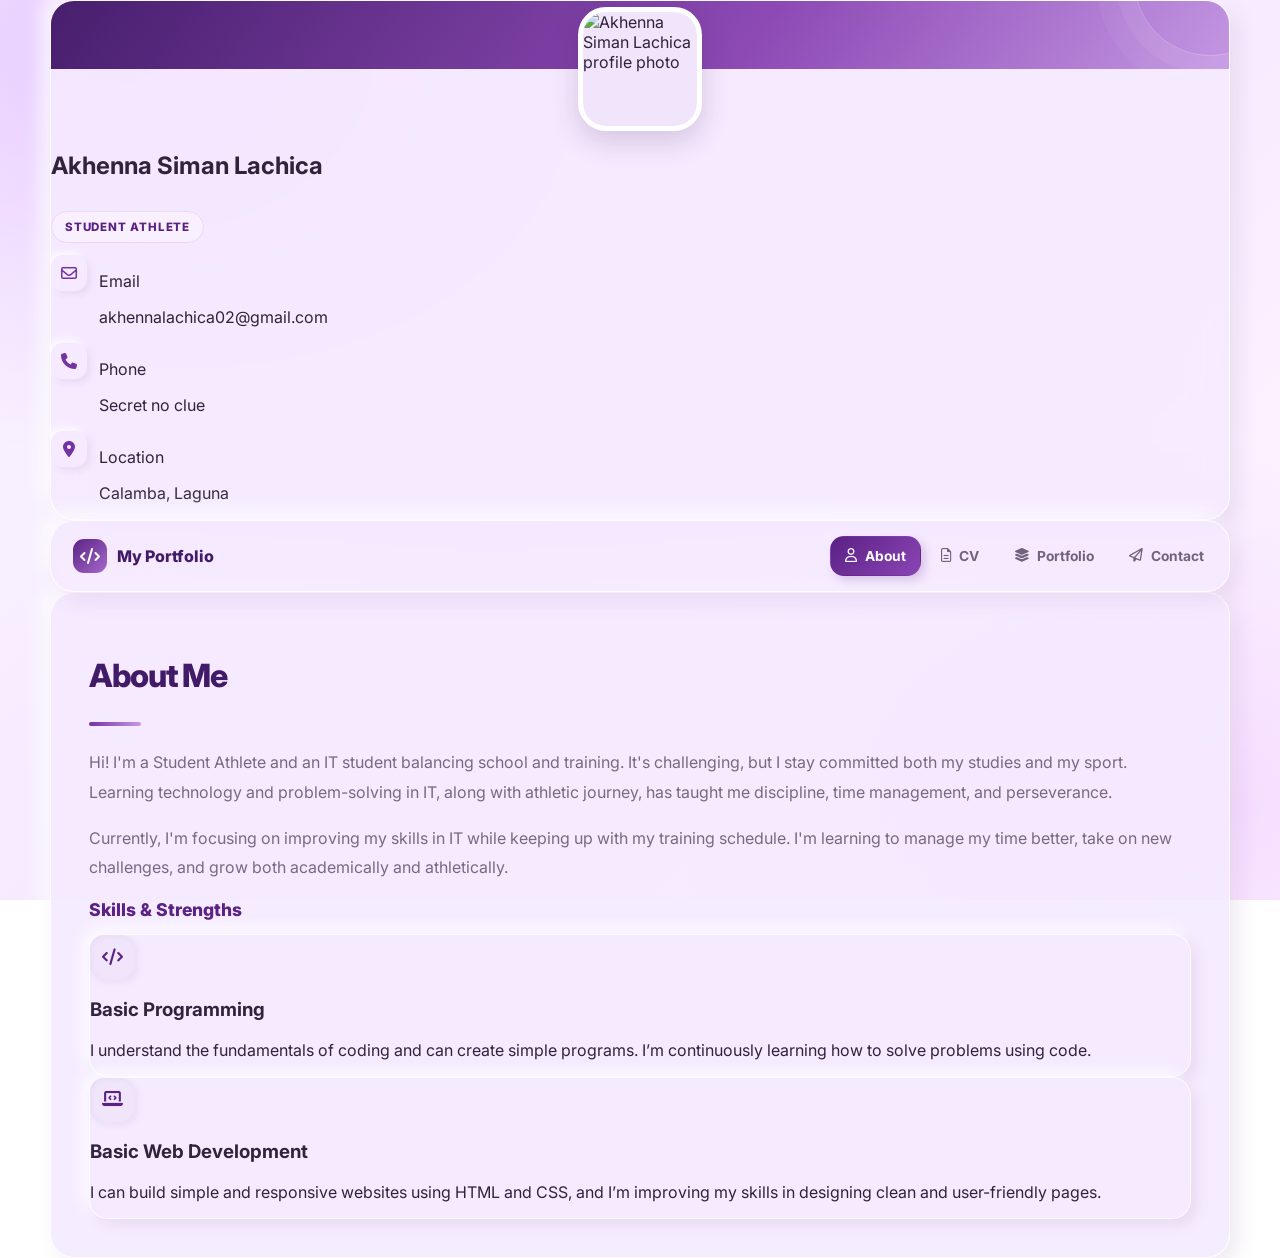
==== commit 185c9822: "update navbar" ====
--- a/index.html
+++ b/index.html
@@ -2,16 +2,19 @@
 <html lang="en">
 
 <head>
-    <meta charset="UTF-8" />
-    <meta name="viewport" content="width=device-width, initial-scale=1.0" />
+    <meta charset="UTF-8">
+    <meta name="viewport" content="width=device-width, initial-scale=1.0">
+    <meta name="theme-color" content="#f5eaff">
     <title>My Portfolio</title>
 
     <link rel="icon" type="image/png"
         href="https://i.pinimg.com/originals/3b/f1/97/3bf197d2c0e59325aacf38d6d980df6f.png">
 
     <script src="https://cdn.tailwindcss.com"></script>
-    <link rel="stylesheet" href="https://fonts.googleapis.com/css2?family=Inter:wght@400;600;700&display=swap">
-    <link rel="stylesheet" href="https://cdnjs.cloudflare.com/ajax/libs/font-awesome/6.5.1/css/all.min.css" />
+    <link rel="stylesheet"
+        href="https://fonts.googleapis.com/css2?family=Inter:wght@400;500;600;700;800&display=swap">
+    <link rel="stylesheet"
+        href="https://cdnjs.cloudflare.com/ajax/libs/font-awesome/6.5.1/css/all.min.css">
 
     <style>
         :root {
@@ -25,7 +28,9 @@
             --purple-50: #fbf7ff;
             --ink: #30243b;
             --muted: #766b80;
-            --surface: rgba(255, 255, 255, 0.88);
+            --neo-bg: #f5eaff;
+            --neo-light: #ffffff;
+            --neo-shadow: #d9c9e8;
             --border: rgba(118, 70, 153, 0.13);
         }
 
@@ -43,9 +48,12 @@
             color: var(--ink);
             font-family: 'Inter', sans-serif;
             background:
-                radial-gradient(ellipse at 8% 5%, rgba(222, 181, 255, .65), transparent 34%),
-                radial-gradient(ellipse at 94% 90%, rgba(238, 197, 255, .55), transparent 32%),
-                linear-gradient(135deg, #fbf7ff 0%, #f5e8ff 48%, #fff8ff 100%);
+                radial-gradient(ellipse at 8% 5%,
+                    rgba(222, 181, 255, .65), transparent 34%),
+                radial-gradient(ellipse at 94% 90%,
+                    rgba(238, 197, 255, .55), transparent 32%),
+                linear-gradient(135deg,
+                    #fbf7ff 0%, #f5e8ff 48%, #fff8ff 100%);
             background-attachment: fixed;
         }
 
@@ -56,6 +64,10 @@
 
         a {
             overflow-wrap: anywhere;
+            text-decoration: none;
+        }
+        button {
+            font-family: inherit;
         }
 
         .portfolio-layout {
@@ -65,12 +77,16 @@
         }
 
         .glass-card {
-            background: var(--surface);
+            background: rgba(245, 234, 255, .88);
             border: 1px solid rgba(255, 255, 255, .85);
             border-radius: 24px;
-            box-shadow: 0 14px 40px rgba(72, 29, 101, .08);
+            box-shadow:
+                8px 8px 20px rgba(120, 83, 150, .12),
+                -8px -8px 20px rgba(255, 255, 255, .85);
             backdrop-filter: blur(16px);
             -webkit-backdrop-filter: blur(16px);
+            transition: box-shadow .5s ease,
+                        background .5s ease;
         }
 
         .profile-card {
@@ -82,8 +98,14 @@
         .profile-banner {
             height: 100px;
             margin: -2rem -2rem 0;
-            background: linear-gradient(125deg, var(--purple-900), #8d4ab5 60%, #c69be5);
+            background: linear-gradient(
+                125deg,
+                var(--purple-900),
+                #8d4ab5 60%,
+                #c69be5
+            );
             position: relative;
+            overflow: hidden;
         }
 
         .profile-banner::after {
@@ -95,10 +117,13 @@
             border-radius: 50%;
             right: -25px;
             top: -65px;
-            box-shadow: 0 0 0 18px rgba(255, 255, 255, .06), 0 0 0 38px rgba(255, 255, 255, .04);
+            box-shadow:
+                0 0 0 18px rgba(255, 255, 255, .06),
+                0 0 0 38px rgba(255, 255, 255, .04);
         }
 
         .profile-photo {
+            display: block;
             width: 124px;
             height: 124px;
             object-fit: cover;
@@ -111,17 +136,10 @@
             background: var(--purple-100);
         }
 
-        .eyebrow {
-            color: var(--purple-700);
-            font-size: .72rem;
-            font-weight: 800;
-            letter-spacing: .13em;
-            text-transform: uppercase;
-        }
-
         .role-pill {
             display: inline-flex;
             align-items: center;
+            justify-content: center;
             gap: 8px;
             padding: 8px 13px;
             border: 1px solid #ead8f7;
@@ -141,6 +159,12 @@
             min-width: 0;
         }
 
+        .contact-detail p,
+        .contact-detail a {
+            overflow-wrap: anywhere;
+            word-break: break-word;
+        }
+
         .contact-icon {
             display: grid;
             place-items: center;
@@ -148,12 +172,11 @@
             width: 36px;
             height: 36px;
             border-radius: 12px;
-            background: var(--purple-50);
+            background: var(--neo-bg);
             color: var(--purple-700);
-        }
-
-        .contact-detail p {
-            overflow-wrap: anywhere;
+            box-shadow:
+                3px 3px 7px rgba(120, 83, 150, .12),
+                -3px -3px 7px rgba(255, 255, 255, .9);
         }
 
         .main-column {
@@ -166,9 +189,10 @@
             justify-content: space-between;
             gap: 8px;
             padding: 10px;
-            position: stiky;
+            position: sticky;
             top: 16px;
-            z-index: 20;
+            z-index: 1000;
+            min-width: 0;
         }
 
         .nav-brand {
@@ -188,13 +212,17 @@
             height: 34px;
             border-radius: 11px;
             color: white;
-            background: linear-gradient(135deg, var(--purple-800), var(--purple-500));
-            box-shadow: 0 5px 12px rgba(91, 33, 132, .2);
+            background: linear-gradient(
+                135deg,
+                var(--purple-800),
+                var(--purple-500)
+            );
         }
 
         .nav-links {
             display: flex;
             align-items: center;
+            justify-content: center;
             gap: 5px;
             min-width: 0;
         }
@@ -212,24 +240,30 @@
             font-size: .86rem;
             font-weight: 700;
             cursor: pointer;
-            transition: color .2s ease, background .2s ease, transform .2s ease, box-shadow .2s ease;
+            transition: all .5s ease;
             white-space: nowrap;
         }
 
         .nav-btn:hover {
             color: var(--purple-800);
             background: #f7efff;
-            transform: translateY(-1px);
+            transform: translateY(-2px);
         }
 
         .nav-btn.active {
             color: white;
-            background: linear-gradient(135deg, var(--purple-800), var(--purple-600));
-            box-shadow: 0 7px 16px rgba(91, 33, 132, .2);
+            background: linear-gradient(
+                135deg,
+                var(--purple-800),
+                var(--purple-600)
+            );
+            box-shadow:
+                4px 4px 10px rgba(91, 33, 132, .2),
+                -2px -2px 8px rgba(255, 255, 255, .15);
         }
 
         .section {
-            animation: sectionIn .32s ease both;
+            animation: sectionIn .5s ease both;
         }
 
         .section[hidden] {
@@ -237,17 +271,15 @@
         }
 
         @keyframes sectionIn {
-
             from {
                 opacity: 0;
-                transform: translateY(7px);
+                transform: translateY(12px);
             }
 
             to {
                 opacity: 1;
                 transform: translateY(0);
             }
-
         }
 
         .section-panel {
@@ -266,40 +298,49 @@
             width: 52px;
             height: 4px;
             border-radius: 999px;
-            background: linear-gradient(90deg, var(--purple-700), #c49ae6);
+            background: linear-gradient(
+                90deg,
+                var(--purple-700),
+                #c49ae6
+            );
             margin-top: 13px;
             margin-bottom: 22px;
         }
 
         .skill-card,
         .project-card {
-
-            border: 1px solid var(--border);
+            min-width: 0;
+            border: 1px solid rgba(255, 255, 255, .8);
             border-radius: 19px;
-
-            background: rgba(255, 255, 255, .82);
-
-            transition: transform .22s ease, box-shadow .22s ease, border-color .22s ease;
+            background: var(--neo-bg);
+            box-shadow:
+                6px 6px 14px rgba(120, 83, 150, .12),
+                -6px -6px 14px rgba(255, 255, 255, .85);
+            transition: all .5s ease;
         }
 
         .skill-card:hover,
         .project-card:hover {
-
             transform: translateY(-4px);
             border-color: rgba(139, 69, 181, .3);
-            box-shadow: 0 13px 28px rgba(72, 29, 101, .09);
+            box-shadow:
+                9px 9px 20px rgba(120, 83, 150, .16),
+                -6px -6px 16px rgba(255, 255, 255, .9);
         }
 
         .skill-icon,
         .project-icon {
-
             display: grid;
             place-items: center;
             width: 44px;
             height: 44px;
+            flex-shrink: 0;
             border-radius: 14px;
             color: var(--purple-800);
             background: var(--purple-100);
+            box-shadow:
+                inset 2px 2px 5px rgba(120, 83, 150, .06),
+                3px 3px 7px rgba(120, 83, 150, .08);
             font-size: 1.05rem;
         }
 
@@ -314,7 +355,7 @@
             grid-template-columns: minmax(130px, .7fr) minmax(0, 1.3fr);
             gap: 12px;
             padding: 11px 0;
-            border-bottom: 1px solid #f0e8f6;
+            border-bottom: 1px solid #e8dcf2;
             font-size: .9rem;
         }
 
@@ -329,6 +370,7 @@
         .profile-row span {
             color: #776b81;
             overflow-wrap: anywhere;
+            min-width: 0;
         }
 
         .primary-link {
@@ -336,14 +378,20 @@
             justify-content: center;
             align-items: center;
             gap: 9px;
+            max-width: 100%;
             padding: 12px 17px;
+            border: 1px solid rgba(255, 255, 255, .25);
             border-radius: 13px;
             color: white;
             font-weight: 700;
             font-size: .88rem;
-            background: linear-gradient(135deg, var(--purple-800), var(--purple-600));
+            background: linear-gradient(
+                135deg,
+                var(--purple-800),
+                var(--purple-600)
+            );
             box-shadow: 0 7px 16px rgba(91, 33, 132, .18);
-            transition: transform .2s ease, box-shadow .2s ease;
+            transition: all .5s ease;
         }
 
         .primary-link:hover {
@@ -355,6 +403,7 @@
         .muted-copy {
             color: var(--muted);
             line-height: 1.85;
+            overflow-wrap: anywhere;
         }
 
         .footer-note {
@@ -365,8 +414,17 @@
         }
 
         @media (max-width: 900px) {
+            body {
+                padding-bottom: 145px !important;
+                scroll-padding-bottom: 160px;
+                background-attachment: scroll;
+            }
+
             .portfolio-layout {
+                width: 100%;
                 gap: 20px;
+                margin-inline: auto;
+                padding-bottom: 12px;
             }
 
             .profile-card {
@@ -376,17 +434,13 @@
             .site-nav {
                 position: fixed;
                 top: auto;
-                bottom: 16px;
+                bottom: max(16px, env(safe-area-inset-bottom));
                 left: 50%;
                 transform: translateX(-50%);
                 width: min(calc(100% - 32px), 760px);
                 z-index: 1000;
             }
 
-            body {
-                padding-bottom: 100px;
-            }
-
             .nav-brand {
                 padding-inline: 8px;
             }
@@ -394,20 +448,36 @@
             .nav-btn {
                 padding: 10px 11px;
             }
-        }
+
+            .main-column {
+                width: 100%;
+                min-width: 0;
+            }
+        }
+
 
         @media (max-width: 640px) {
-
             body {
+                padding: 16px 12px 165px !important;
                 background-attachment: scroll;
             }
 
             .portfolio-layout {
-                gap: 16px;
+                width: 100%;
+                gap: 18px;
+                margin: 0 auto;
+                padding-bottom: 0;
+            }
+
+            .portfolio-layout > aside,
+            .main-column {
+                width: 100%;
+                min-width: 0;
             }
 
             .profile-card {
                 padding: 24px !important;
+                border-radius: 22px;
             }
 
             .profile-banner {
@@ -424,28 +494,36 @@
 
             .site-nav {
                 display: block;
-                padding: 12px;
+                width: calc(100% - 24px);
+                max-width: 480px;
+                bottom: max(12px, env(safe-area-inset-bottom));
+                padding: 10px;
                 border-radius: 20px;
             }
 
             .nav-brand {
-                justify-content: center;
-                padding: 4px 4px 12px;
+                display: none;
             }
 
             .nav-links {
                 display: grid;
                 grid-template-columns: repeat(4, minmax(0, 1fr));
-                gap: 6px;
+                gap: 5px;
                 width: 100%;
             }
+
             .nav-btn {
+                display: flex;
                 flex-direction: column;
+                align-items: center;
+                justify-content: center;
                 gap: 5px;
-                padding: 10px 3px;
+                min-width: 0;
+                padding: 10px 2px;
                 border-radius: 13px;
-                font-size: .69rem;
+                font-size: .68rem;
                 white-space: normal;
+                text-align: center;
             }
 
             .nav-btn i {
@@ -454,6 +532,7 @@
 
             .section-panel {
                 padding: 22px !important;
+                border-radius: 22px;
             }
 
             .section-heading {
@@ -461,7 +540,7 @@
             }
 
             .profile-row {
-                grid-template-columns: 1fr;
+                grid-template-columns: minmax(0, 1fr);
                 gap: 4px;
             }
 
@@ -476,15 +555,25 @@
             }
 
             .primary-link {
-                width: 100%;
-            }
-
+                max-width: 100%;
+            }
+
+            .project-card {
+                padding: 20px;
+            }
+
+            #contact .contact-detail {
+                align-items: center;
+            }
         }
 
         @media (max-width: 360px) {
-
             body {
-                padding: 12px 12px 110px !important;
+                padding: 12px 10px 160px !important;
+            }
+
+            .section-panel {
+                padding: 17px !important;
             }
 
             .nav-btn {
@@ -495,21 +584,23 @@
                 font-size: .9rem;
             }
 
-            .section-panel {
-                padding: 17px !important;
-            }
-
-        }
+            .profile-card {
+                padding: 20px !important;
+            }
+
+            .profile-banner {
+                margin: -20px -20px 0;
+            }
+        }
+
 
         @media (prefers-reduced-motion: reduce) {
-
             *,
             *::before,
             *::after {
-
                 scroll-behavior: auto !important;
-                animation-duration: .01ms !important;
-                transition-duration: .01ms !important;
+                animation: none !important;
+                transition: none !important;
             }
         }
     </style>
@@ -519,189 +610,371 @@
 
     <div class="portfolio-layout max-w-6xl mx-auto grid grid-cols-1 md:grid-cols-12 gap-6">
 
+        <!-- PROFILE -->
         <aside class="md:col-span-4 lg:col-span-3">
             <div class="glass-card profile-card p-8 text-center">
+
                 <div class="profile-banner" aria-hidden="true"></div>
-                <img src="https://i.pinimg.com/140x140_RS/37/31/ef/3731efbfe7637263c6f47a6a7c7d80ce.jpg"
-                    alt="Akhenna Siman Lachica profile photo" class="profile-photo">
-
-                <h1 class="text-xl md:text-2xl font-bold text-purple-900 leading-tight">Akhenna Siman Lachica</h1>
-
-                <p class="role-pill mt-3">
-
-                    Student Athlete
-                </p>
+
+                <img
+                    src="https://i.pinimg.com/140x140_RS/37/31/ef/3731efbfe7637263c6f47a6a7c7d80ce.jpg"
+                    alt="Akhenna Siman Lachica profile photo"
+                    class="profile-photo">
+
+                <h1 class="text-xl md:text-2xl font-bold text-purple-900 leading-tight">
+                    Akhenna Siman Lachica
+                </h1>
+
+                <p class="role-pill mt-3">Student Athlete</p>
 
                 <div class="mt-8 text-left space-y-5 text-sm">
+
                     <div class="contact-detail">
-                        <span class="contact-icon"><i class="fa-regular fa-envelope"></i></span>
+                        <span class="contact-icon">
+                            <i class="fa-regular fa-envelope"></i>
+                        </span>
                         <div class="min-w-0">
-                            <p class="text-gray-400 uppercase text-[10px] font-bold mb-1">Email</p>
-                            <p class="text-gray-700">akhennalachica02@gmail.com</p>
+                            <p class="text-gray-400 uppercase text-[10px] font-bold mb-1">
+                                Email
+                            </p>
+                            <p class="text-gray-700">
+                                akhennalachica02@gmail.com
+                            </p>
                         </div>
                     </div>
+
                     <div class="contact-detail">
-                        <span class="contact-icon"><i class="fa-solid fa-phone"></i></span>
+                        <span class="contact-icon">
+                            <i class="fa-solid fa-phone"></i>
+                        </span>
                         <div class="min-w-0">
-                            <p class="text-gray-400 uppercase text-[10px] font-bold mb-1">Phone</p>
+                            <p class="text-gray-400 uppercase text-[10px] font-bold mb-1">
+                                Phone
+                            </p>
                             <p class="text-gray-700">Secret no clue</p>
                         </div>
                     </div>
+
                     <div class="contact-detail">
-                        <span class="contact-icon"><i class="fa-solid fa-location-dot"></i></span>
+                        <span class="contact-icon">
+                            <i class="fa-solid fa-location-dot"></i>
+                        </span>
                         <div class="min-w-0">
-                            <p class="text-gray-400 uppercase text-[10px] font-bold mb-1">Location</p>
+                            <p class="text-gray-400 uppercase text-[10px] font-bold mb-1">
+                                Location
+                            </p>
                             <p class="text-gray-700">Calamba, Laguna</p>
                         </div>
                     </div>
+
                 </div>
             </div>
         </aside>
         <main class="main-column md:col-span-8 lg:col-span-9 space-y-6">
             <nav class="glass-card site-nav" aria-label="Main navigation">
                 <div class="nav-brand">
+                    <span class="nav-brand-mark">
+                        <i class="fa-solid fa-code"></i>
+                    </span>
+                    <span>My Portfolio</span>
                 </div>
+
                 <div class="nav-links">
 
-                    <button type="button" onclick="showSection('about', this)" class="nav-btn active"
+                    <button type="button"
+                        onclick="showSection('about', this)"
+                        class="nav-btn active"
                         aria-current="page">
-
-                        <i class="fa-regular fa-user"></i><span>About</span>
+                        <i class="fa-regular fa-user"></i>
+                        <span>About</span>
                     </button>
-                    <button type="button" onclick="showSection('cv', this)" class="nav-btn">
-                        <i class="fa-regular fa-file-lines"></i><span>CV</span>
+
+                    <button type="button"
+                        onclick="showSection('cv', this)"
+                        class="nav-btn">
+                        <i class="fa-regular fa-file-lines"></i>
+                        <span>CV</span>
                     </button>
-                    <button type="button" onclick="showSection('portfolio', this)" class="nav-btn">
-                        <i class="fa-solid fa-layer-group"></i><span>Portfolio</span>
+
+                    <button type="button"
+                        onclick="showSection('portfolio', this)"
+                        class="nav-btn">
+                        <i class="fa-solid fa-layer-group"></i>
+                        <span>Portfolio</span>
                     </button>
-                    <button type="button" onclick="showSection('contact', this)" class="nav-btn">
-                        <i class="fa-regular fa-paper-plane"></i><span>Contact</span>
+
+                    <button type="button"
+                        onclick="showSection('contact', this)"
+                        class="nav-btn">
+                        <i class="fa-regular fa-paper-plane"></i>
+                        <span>Contact</span>
                     </button>
+
                 </div>
             </nav>
+
+            <!-- ABOUT -->
             <section id="about" class="section" aria-labelledby="about-heading">
                 <div class="glass-card section-panel space-y-6">
+
                     <h2 class="section-heading" id="about-heading">About Me</h2>
                     <div class="heading-line"></div>
+
                     <p class="muted-copy mb-4">
                         Hi! I'm a Student Athlete and an IT student balancing school and training.
                         It's challenging, but I stay committed both my studies and my sport.
-                        Learning technology and problem-solving in IT, along with athletic journey, has taught me
-                        discipline, time management, and perseverance.
+                        Learning technology and problem-solving in IT, along with athletic journey,
+                        has taught me discipline, time management, and perseverance.
                     </p>
+
                     <p class="muted-copy">
-                        Currently, I'm focusing on improving my skills in IT while keeping up with my training schedule.
-                        I'm learning to manage my time better, take on new challenges, and grow both academically and
-                        athletically.
+                        Currently, I'm focusing on improving my skills in IT while keeping up with
+                        my training schedule. I'm learning to manage my time better, take on new
+                        challenges, and grow both academically and athletically.
                     </p>
 
-                    <h2 class="subheading mt-8">Skills & Strengths</h2>
+                    <h2 class="subheading mt-8">Skills &amp; Strengths</h2>
+
                     <div class="grid grid-cols-1 md:grid-cols-2 gap-4 mt-4">
+
                         <div class="skill-card p-5 break-words">
-                            <div class="skill-icon mb-4"><i class="fa-solid fa-code"></i></div>
-                            <h3 class="text-lg font-bold text-gray-800 mb-2">Basic Programming</h3>
+                            <div class="skill-icon mb-4">
+                                <i class="fa-solid fa-code"></i>
+                            </div>
+
+                            <h3 class="text-lg font-bold text-gray-800 mb-2">
+                                Basic Programming
+                            </h3>
+
                             <p class="text-sm text-gray-600">
-                                I understand the fundamentals of coding and can create simple programs.
-                                I’m continuously learning how to solve problems using code.
+                                I understand the fundamentals of coding and can create simple
+                                programs. I’m continuously learning how to solve problems using code.
                             </p>
                         </div>
 
                         <div class="skill-card p-5 break-words">
-                            <div class="skill-icon mb-4"><i class="fa-solid fa-laptop-code"></i></div>
-                            <h3 class="text-lg font-bold text-gray-800 mb-2">Basic Web Development</h3>
+                            <div class="skill-icon mb-4">
+                                <i class="fa-solid fa-laptop-code"></i>
+                            </div>
+
+                            <h3 class="text-lg font-bold text-gray-800 mb-2">
+                                Basic Web Development
+                            </h3>
+
                             <p class="text-sm text-gray-600">
                                 I can build simple and responsive websites using HTML and CSS,
                                 and I’m improving my skills in designing clean and user-friendly pages.
                             </p>
                         </div>
+
                     </div>
                 </div>
             </section>
 
             <section id="cv" class="section" hidden>
                 <div class="glass-card section-panel space-y-6">
+
                     <h2 class="section-heading">Curriculum Vitae</h2>
                     <div class="heading-line"></div>
+
                     <h3 class="subheading mb-3">Personal Profile</h3>
+
                     <div class="text-sm text-gray-700">
-                        <p class="profile-row"><strong>Date of Birth</strong><span>October 02, 2006</span></p>
-                        <p class="profile-row"><strong>Place of Birth</strong><span>Maunong, Calamba Laguna</span></p>
-                        <p class="profile-row"><strong>Citizenship</strong><span>Filipino</span></p>
-                        <p class="profile-row"><strong>Sex</strong><span>Female</span></p>
-                        <p class="profile-row"><strong>Age</strong><span>19</span></p>
-                        <p class="profile-row"><strong>Civil Status</strong><span>Single</span></p>
-                        <p class="profile-row"><strong>Religion</strong><span>Roman Catholic</span></p>
-                        <p class="profile-row"><strong>Father’s Name</strong><span>Rolando A. Lachica</span></p>
-                        <p class="profile-row"><strong>Mother’s Name</strong><span>Lucita S. Lachica</span></p>
+
+                        <p class="profile-row">
+                            <strong>Date of Birth</strong>
+                            <span>October 02, 2006</span>
+                        </p>
+
+                        <p class="profile-row">
+                            <strong>Place of Birth</strong>
+                            <span>Maunong, Calamba Laguna</span>
+                        </p>
+
+                        <p class="profile-row">
+                            <strong>Citizenship</strong>
+                            <span>Filipino</span>
+                        </p>
+
+                        <p class="profile-row">
+                            <strong>Sex</strong>
+                            <span>Female</span>
+                        </p>
+
+                        <p class="profile-row">
+                            <strong>Age</strong>
+                            <span>19</span>
+                        </p>
+
+                        <p class="profile-row">
+                            <strong>Civil Status</strong>
+                            <span>Single</span>
+                        </p>
+
+                        <p class="profile-row">
+                            <strong>Religion</strong>
+                            <span>Roman Catholic</span>
+                        </p>
+
+                        <p class="profile-row">
+                            <strong>Father’s Name</strong>
+                            <span>Rolando A. Lachica</span>
+                        </p>
+
+                        <p class="profile-row">
+                            <strong>Mother’s Name</strong>
+                            <span>Lucita S. Lachica</span>
+                        </p>
+
                     </div>
 
                     <h3 class="subheading mt-7 mb-3">Educational Background</h3>
+
                     <div class="text-sm text-gray-700">
-                        <p class="profile-row"><strong>College</strong><span>Polytechnic University of the Philippines,
-                                Barangay Poblacion 2, Sto. Tomas Batangas (2024 - 2027)</span></p>
-                        <p class="profile-row"><strong>Senior High School</strong><span>Saint Benilde International
-                                School, Opulencia Compound, Calamba Laguna (2022 - 2024)</span></p>
-                        <p class="profile-row"><strong>High School</strong><span>John-David Christian School, Barangay
-                                Saimsim, Calamba Laguna (2018 - 2022)</span></p>
-                        <p class="profile-row"><strong>Elementary School</strong><span>Maunong Elementary School,
-                                Barangay Maunong, Calamba Laguna (2012 - 2018)</span></p>
-                        <p class="profile-row"><strong>Pre-school</strong><span>Maunong Day Care Center, Barangay
-                                Maunong, Calamba Laguna (2011 - 2012)</span></p>
+
+                        <p class="profile-row">
+                            <strong>College</strong>
+                            <span>
+                                Polytechnic University of the Philippines,
+                                Barangay Poblacion 2, Sto. Tomas Batangas (2024 - 2027)
+                            </span>
+                        </p>
+
+                        <p class="profile-row">
+                            <strong>Senior High School</strong>
+                            <span>
+                                Saint Benilde International School,
+                                Opulencia Compound, Calamba Laguna (2022 - 2024)
+                            </span>
+                        </p>
+
+                        <p class="profile-row">
+                            <strong>High School</strong>
+                            <span>
+                                John-David Christian School,
+                                Barangay Saimsim, Calamba Laguna (2018 - 2022)
+                            </span>
+                        </p>
+
+                        <p class="profile-row">
+                            <strong>Elementary School</strong>
+                            <span>
+                                Maunong Elementary School,
+                                Barangay Maunong, Calamba Laguna (2012 - 2018)
+                            </span>
+                        </p>
+
+                        <p class="profile-row">
+                            <strong>Pre-school</strong>
+                            <span>
+                                Maunong Day Care Center,
+                                Barangay Maunong, Calamba Laguna (2011 - 2012)
+                            </span>
+                        </p>
+
                     </div>
 
                     <div class="mt-6">
-                        <a href="https://i.pinimg.com/1200x/d5/de/e9/d5dee9c6eb655ec7509c56b89a5da5fc.jpg"
-                            target="_blank" class="primary-link">
-                            <i class="fa-regular fa-eye"></i> Click to View CV
+                        <a
+                            href="https://i.pinimg.com/1200x/d5/de/e9/d5dee9c6eb655ec7509c56b89a5da5fc.jpg"
+                            target="_blank"
+                            rel="noopener noreferrer"
+                            class="primary-link">
+                            <i class="fa-regular fa-eye"></i>
+                            Click to View CV
                         </a>
+                    </div>
+
+                </div>
+            </section>
+
+            <section id="portfolio" class="section" hidden>
+                <div class="glass-card section-panel">
+
+                    <h2 class="section-heading">KINA</h2>
+                    <div class="heading-line"></div>
+
+                    <div class="grid grid-cols-1 md:grid-cols-2 gap-6">
+
+                        <div class="project-card p-6 flex flex-col justify-between gap-4">
+
+                            <div class="project-icon">
+                                <i class="fa-solid fa-bag-shopping"></i>
+                            </div>
+
+                            <h3 class="font-semibold text-lg mb-3">
+                                Samsung Shop
+                            </h3>
+
+                            <a href="A02/index.html"
+                                class="primary-link self-start mt-auto">
+                                <i class="fa-solid fa-arrow-up-right-from-square"></i>
+                                View Project
+                            </a>
+
+                        </div>
+
+                        <div class="project-card p-6 flex flex-col justify-between gap-4">
+
+                            <div class="project-icon">
+                                <i class="fa-solid fa-dragon"></i>
+                            </div>
+
+                            <h3 class="font-semibold text-lg mb-3">
+                                Dragon Ball API
+                            </h3>
+
+                            <a href="Midterms/index.html"
+                                class="primary-link self-start mt-auto">
+                                <i class="fa-solid fa-arrow-up-right-from-square"></i>
+                                View Project
+                            </a>
+
+                        </div>
+
                     </div>
                 </div>
             </section>
 
-            <section id="portfolio" class="section" hidden>
+            <section id="contact" class="section" hidden>
                 <div class="glass-card section-panel">
-                    <h2 class="section-heading">My Portfolio</h2>
+
+                    <h2 class="section-heading">Get in Touch</h2>
                     <div class="heading-line"></div>
-                    <div class="grid grid-cols-1 md:grid-cols-2 gap-6">
-
-                        <div class="project-card p-6 flex flex-col justify-between gap-4">
-                            <div class="project-icon"><i class="fa-solid fa-bag-shopping"></i></div>
-                            <h3 class="font-semibold text-lg mb-3">Samsung Shop</h3>
-                            <a href="A02/index.html" class="primary-link self-start mt-auto"><i
-                                    class="fa-solid fa-arrow-up-right-from-square"></i> View Project</a>
-
-                        </div>
-
-                        <div class="project-card p-6 flex flex-col justify-between gap-4">
-                            <div class="project-icon"><i class="fa-solid fa-dragon"></i></div>
-                            <h3 class="font-semibold text-lg mb-3">Dragon Ball API</h3>
-                            <a href="Midterms/index.html" class="primary-link self-start mt-auto"><i
-                                    class="fa-solid fa-arrow-up-right-from-square"></i> View Project</a>
-                        </div>
+
+                    <p class="text-gray-600 mb-4">
+                        Feel free to reach out!
+                    </p>
+
+                    <div class="space-y-4 text-gray-700 text-sm">
+
+                        <p class="contact-detail">
+                            <span class="contact-icon">
+                                <i class="fa-solid fa-envelope"></i>
+                            </span>
+                            <a href="mailto:akhennalachica02@gmail.com">
+                                akhennalachica02@gmail.com
+                            </a>
+                        </p>
+
+                        <p class="contact-detail">
+                            <span class="contact-icon">
+                                <i class="fa-solid fa-phone"></i>
+                            </span>
+                            <span>secret no clue</span>
+                        </p>
+
+                        <p class="contact-detail">
+                            <span class="contact-icon">
+                                <i class="fa-solid fa-location-dot"></i>
+                            </span>
+                            <span>Calamba, Laguna</span>
+                        </p>
+
                     </div>
                 </div>
             </section>
 
-            <section id="contact" class="section" hidden>
-                <div class="glass-card section-panel">
-                    <h2 class="section-heading">Get in Touch</h2>
-                    <div class="heading-line"></div>
-                    <p class="text-gray-600 mb-4">Feel free to reach out!</p>
-                    <div class="space-y-4 text-gray-700 text-sm">
-
-                        <p class="contact-detail"><span class="contact-icon"><i
-                                    class="fa-solid fa-envelope"></i></span><a
-                                href="mailto:akhennalachica02@gmail.com">akhennalachica02@gmail.com</a></p>
-
-                        <p class="contact-detail"><span class="contact-icon"><i
-                                    class="fa-solid fa-phone"></i></span><span>secret no clue</span></p>
-
-                        <p class="contact-detail"><span class="contact-icon"><i
-                                    class="fa-solid fa-location-dot"></i></span><span>Calamba, Laguna</span></p>
-
-                    </div>
-                </div>
-            </section>
         </main>
     </div>
 
@@ -711,7 +984,9 @@
             const buttons = document.querySelectorAll('.nav-btn');
             const targetSection = document.getElementById(sectionId);
 
-            if (!targetSection || !targetSection.classList.contains('section')) return;
+            if (!targetSection || !targetSection.classList.contains('section')) {
+                return;
+            }
 
             sections.forEach(section => {
                 section.hidden = section.id !== sectionId;
@@ -722,9 +997,12 @@
                 button.removeAttribute('aria-current');
             });
 
-            const activeButton = clickedButton || Array.from(buttons).find(button =>
-                button.getAttribute('onclick')?.includes("showSection('" + sectionId + "'")
-            );
+            const activeButton = clickedButton ||
+                Array.from(buttons).find(button =>
+                    button.getAttribute('onclick')?.includes(
+                        "showSection('" + sectionId + "'"
+                    )
+                );
 
             if (activeButton) {
                 activeButton.classList.add('active');
@@ -737,9 +1015,15 @@
         }
 
         function loadSectionFromHash() {
-            const requestedSection = window.location.hash.replace('#', '');
+            const requestedSection = window.location.hash.slice(1);
             const validSection = document.getElementById(requestedSection);
-            showSection(validSection && validSection.classList.contains('section') ? requestedSection : 'about', null, false);
+
+            const sectionId =
+                validSection && validSection.classList.contains('section')
+                    ? requestedSection
+                    : 'about';
+
+            showSection(sectionId, null, false);
         }
 
         window.addEventListener('DOMContentLoaded', loadSectionFromHash);
@@ -747,5 +1031,4 @@
     </script>
 
 </body>
-
 </html>
